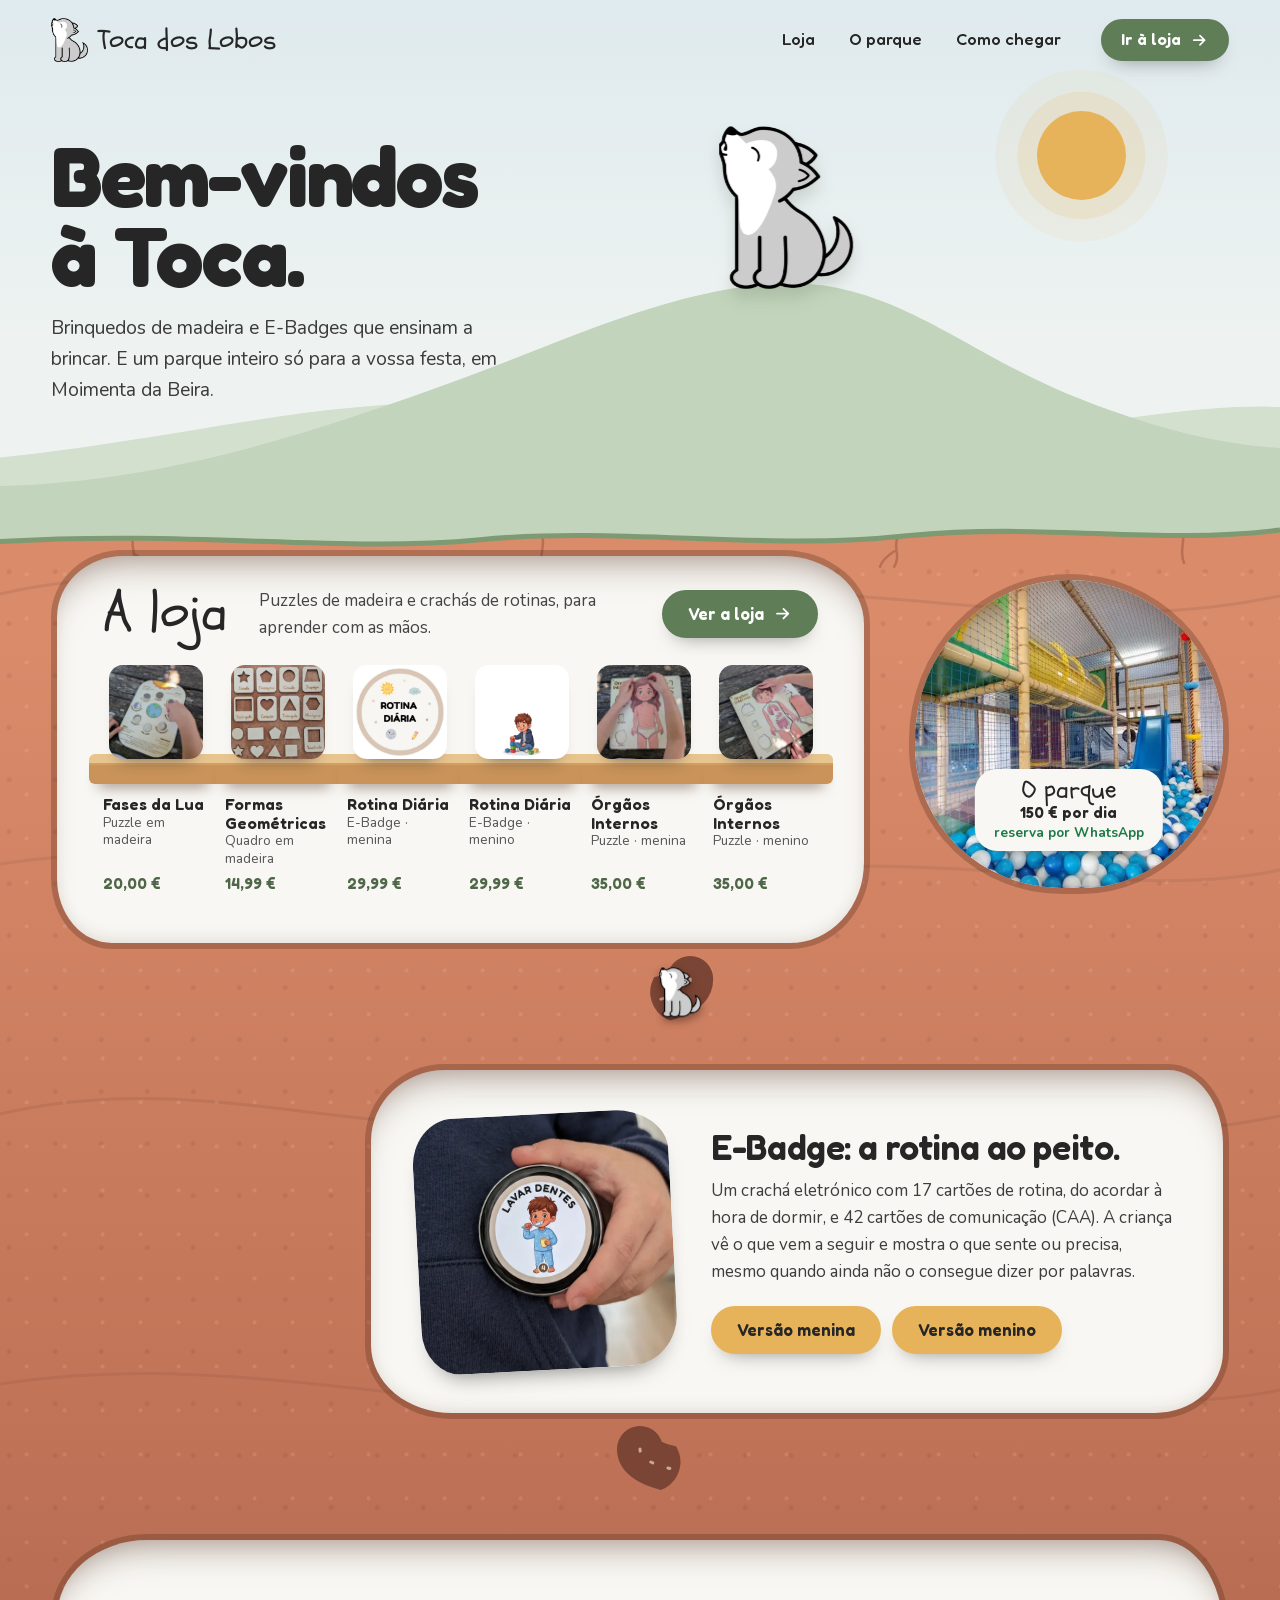
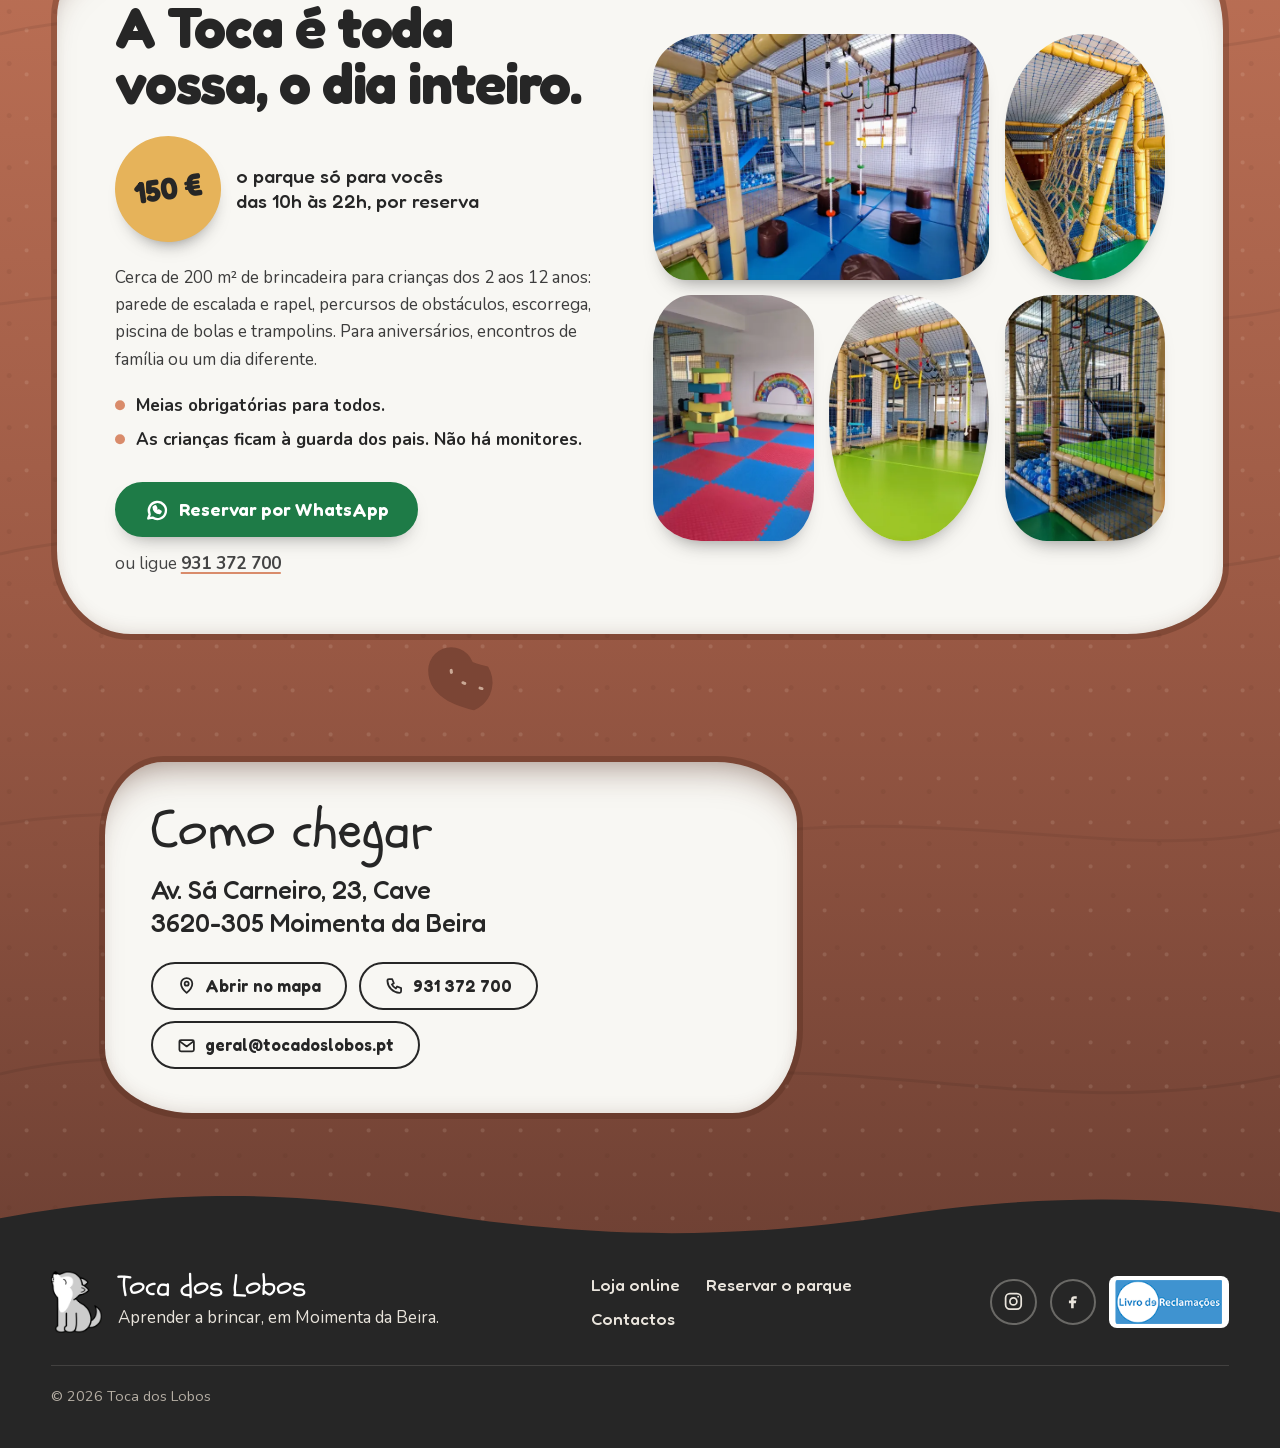
==== index.html @ 07e154d7 "tocadoslobos.pt: static site replacing Canva" ====
<!doctype html>
<html lang="pt-PT">
<head>
<meta charset="utf-8">
<meta name="viewport" content="width=device-width, initial-scale=1">
<title>Toca dos Lobos · Loja e parque em Moimenta da Beira</title>
<meta name="description" content="Brinquedos de madeira e E-Badges de rotinas na nossa loja online, e um parque interior para crianças dos 2 aos 12 anos, só para a vossa festa: 150 € o dia inteiro, em Moimenta da Beira.">
<meta name="theme-color" content="#dfeaee">
<link rel="canonical" href="https://tocadoslobos.pt/">
<meta property="og:type" content="website">
<meta property="og:locale" content="pt_PT">
<meta property="og:title" content="Toca dos Lobos">
<meta property="og:description" content="Brinquedos que ensinam, e um parque inteiro só para a vossa festa.">
<meta property="og:url" content="https://tocadoslobos.pt/">
<meta property="og:image" content="https://tocadoslobos.pt/img/og.jpg">
<link rel="icon" href="img/lobo-mini.webp" type="image/webp">
<link rel="preload" href="fonts/fredoka-latin.woff2" as="font" type="font/woff2" crossorigin>
<link rel="preload" href="fonts/nunito-latin.woff2" as="font" type="font/woff2" crossorigin>
<link rel="preload" href="fonts/schoolbell-latin.woff2" as="font" type="font/woff2" crossorigin>
<link rel="stylesheet" href="styles.css">
<script type="application/ld+json">
{"@context":"https://schema.org","@type":"LocalBusiness","name":"Toca dos Lobos","url":"https://tocadoslobos.pt/","telephone":"+351931372700","email":"geral@tocadoslobos.pt","address":{"@type":"PostalAddress","streetAddress":"Av. Sá Carneiro, 23, Cave","postalCode":"3620-305","addressLocality":"Moimenta da Beira","addressCountry":"PT"},"sameAs":["https://www.instagram.com/toca.lobos/","https://www.facebook.com/tocalobosmoimenta"]}
</script>
</head>
<body>
<a class="skip" href="#loja">Saltar para o conteúdo</a>

<header class="nav">
  <a class="nav__brand" href="#topo" aria-label="Toca dos Lobos, início">
    <img src="img/lobo-mini.webp" alt="" width="128" height="155">
    <span>Toca dos Lobos</span>
  </a>
  <nav class="nav__links" aria-label="Principal">
    <a href="#loja">Loja</a>
    <a href="#parque">O parque</a>
    <a href="#chegar">Como chegar</a>
  </nav>
  <a class="btn btn--sm" href="https://loja.tocadoslobos.pt/">Ir à loja <svg viewBox="0 0 24 24" aria-hidden="true"><path d="M5 12h14M13 6l6 6-6 6"/></svg></a>
</header>

<main>
  <section class="surface" id="topo" aria-labelledby="titulo">
    <div class="sun" aria-hidden="true"></div>
    <div class="surface__copy">
      <h1 id="titulo">Bem-vindos à&nbsp;Toca.</h1>
      <p>Brinquedos de madeira e E-Badges que ensinam a brincar. E um parque inteiro só para a vossa festa, em Moimenta da Beira.</p>
    </div>
    <svg class="hill" viewBox="0 0 1440 400" preserveAspectRatio="none" aria-hidden="true">
      <path class="hill__back" d="M0,330 C220,300 360,240 560,250 C760,262 900,330 1100,300 C1260,276 1360,250 1440,256 L1440,400 L0,400 Z"/>
      <path class="hill__front" d="M0,372 C180,366 340,300 520,214 C640,156 760,80 880,74 C1000,68 1080,170 1200,236 C1300,290 1380,312 1440,316 L1440,400 L0,400 Z"/>
    </svg>
    <img class="pup" src="img/lobo-uivo.webp" alt="O lobinho da Toca a uivar no cimo do monte" width="480" height="581">
  </section>

  <div class="den">
    <svg class="tunnel" aria-hidden="true"><path class="tunnel__dug"/><path class="tunnel__trail"/></svg>
    <img class="digger" src="img/lobo-mini.webp" alt="" width="128" height="155" aria-hidden="true">

    <div class="den__row den__row--top">
      <section class="chamber chamber--shop" id="loja" aria-labelledby="loja-t">
        <div class="chamber__head">
          <h2 id="loja-t" class="hand">A loja</h2>
          <p>Puzzles de madeira e crachás de rotinas, para aprender com as mãos.</p>
          <a class="btn" href="https://loja.tocadoslobos.pt/collections/all">Ver a loja <svg viewBox="0 0 24 24" aria-hidden="true"><path d="M5 12h14M13 6l6 6-6 6"/></svg></a>
        </div>
        <ul class="shelf" aria-label="Produtos da loja">
          <li><a href="https://loja.tocadoslobos.pt/products/puzzle-educativo-em-madeira-o-ciclo-da-lua">
            <span class="toy"><img src="img/loja/lua.webp" alt="Puzzle de madeira com as fases da Lua à volta da Terra" width="520" height="392" loading="eager"></span>
            <b>Fases da Lua</b><small>Puzzle em madeira</small><span class="price">20,00 €</span></a></li>
          <li><a href="https://loja.tocadoslobos.pt/products/quadro-educativo-de-formas-geometricas">
            <span class="toy"><img src="img/loja/formas.webp" alt="Quadro de madeira com formas geométricas para encaixar" width="520" height="520"></span>
            <b>Formas Geométricas</b><small>Quadro em madeira</small><span class="price">14,99 €</span></a></li>
          <li><a href="https://loja.tocadoslobos.pt/products/e-badge-rotina-diaria-menina">
            <span class="toy"><img src="img/loja/ebadge-menina.webp" alt="Cartão Rotina Diária do E-Badge, versão menina" width="520" height="520"></span>
            <b>Rotina Diária</b><small>E-Badge · menina</small><span class="price">29,99 €</span></a></li>
          <li><a href="https://loja.tocadoslobos.pt/products/e-badge-rotina-diaria-menino">
            <span class="toy"><img src="img/loja/ebadge-menino.webp" alt="Ilustração de um menino a brincar com blocos, E-Badge versão menino" width="520" height="520"></span>
            <b>Rotina Diária</b><small>E-Badge · menino</small><span class="price">29,99 €</span></a></li>
          <li><a href="https://loja.tocadoslobos.pt/products/puzzle-orgaos-do-corpo-humano-menina">
            <span class="toy"><img src="img/loja/orgaos-menina.webp" alt="Puzzle de madeira dos órgãos internos, versão menina" width="520" height="392"></span>
            <b>Órgãos Internos</b><small>Puzzle · menina</small><span class="price">35,00 €</span></a></li>
          <li><a href="https://loja.tocadoslobos.pt/products/puzzle-orgaos-internos-menino">
            <span class="toy"><img src="img/loja/orgaos-menino.webp" alt="Puzzle de madeira dos órgãos internos, versão menino" width="520" height="392"></span>
            <b>Órgãos Internos</b><small>Puzzle · menino</small><span class="price">35,00 €</span></a></li>
        </ul>
      </section>

      <a class="chamber chamber--window" href="#parque" aria-label="O parque: 150 euros por dia, reserva por WhatsApp. Ver o parque">
        <img src="img/parque/g8-sm.webp" alt="" width="760" height="570">
        <span class="window__tag"><b>O parque</b><span>150 € por dia</span><small>reserva por WhatsApp</small></span>
      </a>
    </div>

    <section class="chamber chamber--badge" aria-labelledby="badge-t">
      <img src="img/loja/ebadge-peito.webp" alt="E-Badge redondo com o cartão Lavar dentes, seguro junto à camisola de uma criança" width="640" height="640" loading="lazy">
      <div>
        <h2 id="badge-t">E-Badge: a rotina ao peito.</h2>
        <p>Um crachá eletrónico com 17 cartões de rotina, do acordar à hora de dormir, e 42 cartões de comunicação (CAA). A criança vê o que vem a seguir e mostra o que sente ou precisa, mesmo quando ainda não o consegue dizer por palavras.</p>
        <p class="links"><a class="btn btn--honey" href="https://loja.tocadoslobos.pt/products/e-badge-rotina-diaria-menina">Versão menina</a><a class="btn btn--honey" href="https://loja.tocadoslobos.pt/products/e-badge-rotina-diaria-menino">Versão menino</a></p>
      </div>
    </section>

    <section class="chamber chamber--park" id="parque" aria-labelledby="parque-t">
      <div class="park__copy">
        <h2 id="parque-t">A Toca é toda vossa, o dia inteiro.</h2>
        <p class="offer"><span class="offer__price">150 €</span><span>o parque só para vocês<br>das 10h às 22h, por reserva</span></p>
        <p>Cerca de 200 m² de brincadeira para crianças dos 2 aos 12 anos: parede de escalada e rapel, percursos de obstáculos, escorrega, piscina de bolas e trampolins. Para aniversários, encontros de família ou um dia diferente.</p>
        <ul class="rules">
          <li>Meias obrigatórias para todos.</li>
          <li>As crianças ficam à guarda dos pais. Não há monitores.</li>
        </ul>
        <p class="book">
          <a class="btn btn--wa" href="https://wa.me/351931372700?text=Ol%C3%A1!%20Gostava%20de%20reservar%20o%20parque%20da%20Toca%20dos%20Lobos%20para%20o%20dia%20" rel="noopener">
            <svg viewBox="0 0 24 24" aria-hidden="true"><path d="M4 20l1.3-3.9A8 8 0 1 1 8 19.2Z"/><path d="M9 9.5c0 3 2.5 5.5 5.5 5.5l1-1.5-2-1-1 .8a4 4 0 0 1-1.8-1.8l.8-1-1-2Z"/></svg>
            Reservar por WhatsApp</a>
          <span>ou ligue <a href="tel:+351931372700">931 372 700</a></span>
        </p>
      </div>
      <ul class="pebbles" aria-label="Fotografias do parque">
        <li><img src="img/parque/g3-sm.webp" alt="Estrutura de obstáculos com argolas, cordas e escorrega para a piscina de bolas" width="760" height="572" loading="lazy"></li>
        <li><img src="img/parque/hero-sm.webp" alt="Interior da estrutura de escalada, com redes e túneis" width="760" height="664" loading="lazy"></li>
        <li><img src="img/parque/g4-sm.webp" alt="Zona de blocos de espuma coloridos sobre tapete azul e vermelho" width="760" height="570" loading="lazy"></li>
        <li><img src="img/parque/g6-sm.webp" alt="Percurso suspenso com argolas e cordas sobre chão verde" width="760" height="570" loading="lazy"></li>
        <li><img src="img/parque/g2-sm.webp" alt="Piscina de bolas azuis e brancas dentro da estrutura" width="760" height="570" loading="lazy"></li>
      </ul>
    </section>

    <section class="chamber chamber--way" id="chegar" aria-labelledby="chegar-t">
      <h2 id="chegar-t" class="hand">Como chegar</h2>
      <address>
        <p class="addr">Av. Sá Carneiro, 23, Cave<br>3620-305 Moimenta da Beira</p>
        <ul class="ways">
          <li><a class="btn btn--ghost" href="https://www.google.com/maps/search/?api=1&amp;query=Toca%20dos%20Lobos%20Moimenta%20da%20Beira&amp;query_place_id=ChIJe45A1P-nPA0RnQpJCorBMoA" rel="noopener"><svg viewBox="0 0 24 24" aria-hidden="true"><path d="M12 21s7-6.2 7-11.5a7 7 0 0 0-14 0C5 14.8 12 21 12 21Z"/><circle cx="12" cy="9.5" r="2.5"/></svg>Abrir no mapa</a></li>
          <li><a class="btn btn--ghost" href="tel:+351931372700"><svg viewBox="0 0 24 24" aria-hidden="true"><path d="M5 4h4l2 5-2.5 1.5a11 11 0 0 0 5 5L15 13l5 2v4a2 2 0 0 1-2 2A16 16 0 0 1 3 6a2 2 0 0 1 2-2Z"/></svg>931 372 700</a></li>
          <li><a class="btn btn--ghost" href="mailto:geral@tocadoslobos.pt"><svg viewBox="0 0 24 24" aria-hidden="true"><rect x="3" y="5" width="18" height="14" rx="2"/><path d="m4 7 8 6 8-6"/></svg>geral@tocadoslobos.pt</a></li>
        </ul>
      </address>
    </section>
  </div>
</main>

<footer class="bedrock">
  <svg class="bedrock__edge" viewBox="0 0 1440 90" preserveAspectRatio="none" aria-hidden="true"><path d="M0,48 C180,8 320,8 480,40 C660,76 820,80 1010,44 C1180,12 1320,18 1440,40 L1440,90 L0,90 Z"/></svg>
  <div class="bedrock__inner">
    <div class="bedrock__brand">
      <img src="img/lobo-mini.webp" alt="" width="128" height="155" loading="lazy">
      <p><span class="hand">Toca dos Lobos</span><br>Aprender a brincar, em Moimenta da Beira.</p>
    </div>
    <nav class="bedrock__links" aria-label="Rodapé">
      <a href="https://loja.tocadoslobos.pt/">Loja online</a>
      <a href="#parque">Reservar o parque</a>
      <a href="#chegar">Contactos</a>
    </nav>
    <div class="bedrock__social">
      <a class="icon" href="https://www.instagram.com/toca.lobos/" aria-label="Instagram @toca.lobos" rel="noopener"><svg viewBox="0 0 24 24" aria-hidden="true"><rect x="3" y="3" width="18" height="18" rx="5"/><circle cx="12" cy="12" r="4"/><circle cx="17.5" cy="6.5" r="1" class="fill"/></svg></a>
      <a class="icon" href="https://www.facebook.com/tocalobosmoimenta" aria-label="Facebook Toca dos Lobos" rel="noopener"><svg viewBox="0 0 24 24" aria-hidden="true"><path class="fill" d="M14 9h3V6h-3c-2 0-3.5 1.5-3.5 3.5V11H8v3h2.5v6h3v-6H16l.5-3h-3V9.5c0-.3.2-.5.5-.5Z"/></svg></a>
      <a class="lr" href="https://www.livroreclamacoes.pt/Inicio/" rel="noopener"><img src="img/livro-reclamacoes.png" alt="Livro de Reclamações" width="120" height="50" loading="lazy"></a>
    </div>
    <p class="bedrock__fine">© 2026 Toca dos Lobos</p>
  </div>
</footer>

<script src="script.js" defer></script>
</body>
</html>
---- styles.css ----
/* Toca dos Lobos — tocadoslobos.pt
   The logo's hill, cut open: sky and the howling pup above ground,
   the den's chambers in clay strata below, bedrock at the bottom.
   Tokens match the shop theme (shop/integrated/assets/base.css). */

@font-face { font-family: "Fredoka"; font-weight: 300 700; font-display: swap; src: url("fonts/fredoka-latin.woff2") format("woff2"); }
@font-face { font-family: "Nunito"; font-weight: 200 1000; font-display: swap; src: url("fonts/nunito-latin.woff2") format("woff2"); }
@font-face { font-family: "Nunito"; font-style: italic; font-weight: 400; font-display: swap; src: url("fonts/nunito-italic-latin.woff2") format("woff2"); }
@font-face { font-family: "Schoolbell"; font-weight: 400; font-display: swap; src: url("fonts/schoolbell-latin.woff2") format("woff2"); }

:root {
  color-scheme: light;
  --cream: #f8f7f3;
  --sage: #c2d4bc;
  --sage-tint: #e7eee3;
  --sage-deep: #5f7d56;
  --sage-deep-hover: #4d6745;
  --sage-text: #4f6748;
  --ink: #262626;
  --honey: #e6b35a;
  --clay: #d98b6a;
  --sky: #7fa8b5;
  --sky-tint: #dfeaee;
  --wa: #1e7b47;

  /* strata: clay darkening toward bedrock */
  --soil-1: #d98b6a;
  --soil-2: #c27458;
  --soil-3: #9c5a45;
  --soil-4: #6f4134;
  --soil-rim: rgba(74, 36, 22, .28);
  --wood: #c9935a;

  --font-head: "Fredoka", "Nunito", system-ui, sans-serif;
  --font-body: "Nunito", system-ui, sans-serif;
  --font-hand: "Schoolbell", "Fredoka", cursive;

  --wrap: 1280px;
  --gutter: clamp(1rem, 4vw, 3.5rem);
  --ease: cubic-bezier(.16, 1, .3, 1);
  --hollow: inset 0 26px 36px -24px rgba(74, 36, 22, .55), inset 0 -10px 22px -16px rgba(74, 36, 22, .3);
}

*, *::before, *::after { box-sizing: border-box; }
html { -webkit-text-size-adjust: 100%; scroll-behavior: smooth; scrollbar-color: var(--soil-3) var(--sky-tint); }
@media (prefers-reduced-motion: reduce) { html { scroll-behavior: auto; } }
body {
  margin: 0;
  font-family: var(--font-body);
  font-size: 1.0625rem;
  line-height: 1.6;
  color: var(--ink);
  background: var(--soil-4);
  -webkit-font-smoothing: antialiased;
  overflow-x: hidden;
}
img, svg { display: block; max-width: 100%; }
img { height: auto; }
a { color: inherit; }
h1, h2, h3 { font-family: var(--font-head); font-weight: 600; line-height: 1.05; letter-spacing: -.012em; margin: 0; text-wrap: balance; }
p { margin: 0; text-wrap: pretty; }
ul { margin: 0; padding: 0; list-style: none; }
address { font-style: normal; }
::selection { background: var(--honey); color: var(--ink); }
:focus-visible { outline: 3px solid var(--ink); outline-offset: 3px; border-radius: 8px; }
.hand { font-family: var(--font-hand); font-weight: 400; letter-spacing: 0; }

.skip { position: absolute; left: 1rem; top: -4rem; z-index: 50; background: var(--ink); color: var(--cream); padding: .7rem 1rem; border-radius: 12px; font-family: var(--font-head); text-decoration: none; }
.skip:focus { top: 1rem; }

/* ---------- Buttons ---------- */
.btn {
  --bg: var(--sage-deep); --fg: #fff; --bd: var(--bg);
  display: inline-flex; align-items: center; gap: .55rem;
  min-height: 3rem; padding: .75rem 1.5rem;
  font-family: var(--font-head); font-weight: 600; font-size: 1.05rem; line-height: 1.1;
  color: var(--fg); background: var(--bg); border: 2px solid var(--bd); border-radius: 999px;
  text-decoration: none; white-space: nowrap;
  box-shadow: 0 10px 20px -12px rgba(38, 38, 38, .55);
  transition: transform .3s var(--ease), box-shadow .3s var(--ease), background-color .2s;
}
.btn svg { width: 1.15em; height: 1.15em; fill: none; stroke: currentColor; stroke-width: 2.2; stroke-linecap: round; stroke-linejoin: round; flex: none; }
.btn:hover { transform: translateY(-2px); box-shadow: 0 16px 26px -14px rgba(38, 38, 38, .6); --bg: var(--sage-deep-hover); }
.btn:active { transform: translateY(0); }
.btn--sm { min-height: 2.6rem; padding: .55rem 1.15rem; font-size: 1rem; }
.btn--honey { --bg: var(--honey); --fg: var(--ink); }
.btn--honey:hover { --bg: #d9a043; }
.btn--wa { --bg: var(--wa); font-size: 1.15rem; min-height: 3.4rem; padding-inline: 1.7rem; }
.btn--wa:hover { --bg: #17653a; }
.btn--wa svg { width: 1.4em; height: 1.4em; }
.btn--ghost { --bg: transparent; --fg: var(--ink); --bd: var(--ink); box-shadow: none; }
.btn--ghost:hover { --bg: var(--ink); --fg: var(--cream); }

/* ---------- Nav (above ground) ---------- */
.nav {
  position: absolute; z-index: 20; inset: 0 0 auto 0;
  display: flex; align-items: center; gap: clamp(1rem, 3vw, 2.5rem);
  padding: 1.1rem var(--gutter);
}
.nav__brand { display: flex; align-items: center; gap: .6rem; margin-right: auto; text-decoration: none; }
.nav__brand img { width: 2.3rem; height: auto; }
.nav__brand span { font-family: var(--font-hand); font-size: 1.75rem; line-height: 1; }
.nav__links { display: flex; gap: clamp(1rem, 2.4vw, 2rem); font-family: var(--font-head); font-weight: 500; font-size: 1.05rem; }
.nav__links a { text-decoration: none; padding: .4rem .1rem; background: linear-gradient(var(--honey), var(--honey)) 0 92% / 0 3px no-repeat; transition: background-size .35s var(--ease); }
.nav__links a:hover { background-size: 100% 3px; }

/* ---------- Surface: sky, hill, pup ---------- */
.surface {
  --hill-h: clamp(13rem, 26vw, 17rem);
  position: relative;
  min-height: clamp(30rem, 56vh, 35rem);
  background: linear-gradient(180deg, var(--sky-tint) 0%, #eef3f1 70%);
  overflow: hidden;
}
.sun { position: absolute; right: 12%; top: 22%; width: clamp(4rem, 7vw, 6.5rem); aspect-ratio: 1; border-radius: 50%; background: var(--honey); box-shadow: 0 0 0 1.2rem rgba(230, 179, 90, .16), 0 0 0 2.6rem rgba(230, 179, 90, .08); }
.surface__copy { position: relative; z-index: 2; padding: clamp(7rem, 15vh, 9.5rem) var(--gutter) 0; max-width: 40rem; }
.surface h1 { font-weight: 700; font-size: clamp(2.9rem, 6.6vw, 5.6rem); line-height: .95; letter-spacing: -.025em; }
.surface__copy p { margin-top: 1.1rem; font-size: clamp(1.05rem, 1.5vw, 1.25rem); max-width: 30rem; color: #3b3b3b; }
.hill { position: absolute; left: 0; right: 0; bottom: -1px; width: 100%; height: var(--hill-h); }
.hill__back { fill: #d3e0ce; }
.hill__front { fill: var(--sage); }
/* the front hill's crest sits at x 61%, y 18.5% of the svg */
.pup {
  position: absolute; z-index: 1;
  left: 61%; bottom: calc(var(--hill-h) * .79);
  width: clamp(6.5rem, 10.5vw, 9.5rem); height: auto;
  transform: translateX(-46%);
  transform-origin: 50% 100%;
  filter: drop-shadow(0 10px 8px rgba(70, 90, 60, .18));
}

/* ---------- Den: clay strata ---------- */
.den {
  position: relative;
  padding: 0 var(--gutter) clamp(6rem, 10vw, 9rem);
  background:
    url("data:image/svg+xml,%3Csvg xmlns='http://www.w3.org/2000/svg' width='1440' height='520' preserveAspectRatio='none'%3E%3Cpath d='M0,90 C240,40 420,130 720,96 C980,66 1180,140 1440,92' fill='none' stroke='%23000' stroke-opacity='.07' stroke-width='3'/%3E%3Cpath d='M0,360 C300,320 520,410 820,372 C1080,340 1260,400 1440,366' fill='none' stroke='%23000' stroke-opacity='.06' stroke-width='3'/%3E%3C/svg%3E") top center / 100% 520px repeat-y,
    radial-gradient(circle at 20% 30%, rgba(74, 36, 22, .09) 0 2px, transparent 3px) 0 0 / 46px 52px,
    radial-gradient(circle at 70% 60%, rgba(255, 238, 220, .12) 0 1.5px, transparent 2.5px) 0 0 / 38px 44px,
    linear-gradient(180deg, var(--soil-1) 0, var(--soil-1) 8rem, var(--soil-2) 38%, var(--soil-3) 72%, var(--soil-4) 100%);
}
/* the cut: the hill's sage ends in a hard wavy edge, a darker topsoil lip, and roots hanging into the clay */
.den::before {
  content: ""; position: absolute; z-index: 1; left: 0; right: 0; top: -1px; height: clamp(3.5rem, 6vw, 5rem); pointer-events: none;
  background: url("data:image/svg+xml,%3Csvg xmlns='http://www.w3.org/2000/svg' viewBox='0 0 1440 80' preserveAspectRatio='none'%3E%3Cg fill='none' stroke='%239c5a45' stroke-opacity='.55' stroke-width='2.5' stroke-linecap='round' vector-effect='non-scaling-stroke'%3E%3Cpath d='M150,36 C146,48 156,56 150,70 M150,52 C160,58 166,60 170,68' vector-effect='non-scaling-stroke'/%3E%3Cpath d='M610,34 C614,46 604,56 612,76' vector-effect='non-scaling-stroke'/%3E%3Cpath d='M1010,36 C1004,46 1014,54 1006,66 M1006,50 C996,56 992,60 990,66' vector-effect='non-scaling-stroke'/%3E%3Cpath d='M1330,30 C1334,40 1326,48 1332,62' vector-effect='non-scaling-stroke'/%3E%3C/g%3E%3Cpath d='M0,0 H1440 V28 C1300,44 1180,20 1020,34 C860,50 700,24 540,38 C380,52 220,28 0,40 Z' fill='%23c2d4bc'/%3E%3Cpath d='M0,40 C220,28 380,52 540,38 C700,24 860,50 1020,34 C1180,20 1300,44 1440,28' fill='none' stroke='%237d9a72' stroke-width='5' vector-effect='non-scaling-stroke'/%3E%3C/svg%3E") top / 100% 100% no-repeat;
}
.den > * { position: relative; z-index: 2; max-width: var(--wrap); margin-inline: auto; }
.den > .tunnel, .den > .digger { position: absolute; max-width: none; margin: 0; }
.tunnel { z-index: 3; inset: 0; width: 100%; height: 100%; overflow: visible; pointer-events: none; }
.tunnel path { fill: none; stroke-linecap: round; stroke-linejoin: round; }
.tunnel__dug { stroke: #7b4535; stroke-width: 46; }
.tunnel__trail { stroke: rgba(255, 236, 214, .6); stroke-width: 3; stroke-dasharray: 2 16; }
.digger { z-index: 4; top: 0; left: 0; width: 2.6rem; height: auto; pointer-events: none; will-change: transform; filter: drop-shadow(0 4px 4px rgba(40, 18, 10, .45)); opacity: 0; transition: opacity .4s; }
.digger.is-on { opacity: 1; }

/* ---------- Chambers ---------- */
.chamber {
  background: var(--cream);
  border: 6px solid var(--soil-rim);
  background-clip: padding-box;
  border-radius: 4.5rem 5.5rem 5rem 3.8rem / 4.2rem 4.6rem 5.4rem 4.4rem;
  box-shadow: var(--hollow);
  padding: clamp(1.5rem, 3.4vw, 3rem) clamp(1.25rem, 3.6vw, 3.5rem);
}
.chamber h2.hand { font-size: clamp(2.4rem, 4.2vw, 3.4rem); line-height: 1; }

.den__row--top { display: grid; grid-template-columns: minmax(0, 1fr) clamp(15rem, 25vw, 21rem); gap: clamp(1.25rem, 3vw, 2.5rem); align-items: start; padding-top: clamp(2.5rem, 3.6vw, 3rem); }

/* Shop chamber with the wooden shelf */
.chamber--shop { padding-top: clamp(1.25rem, 2.4vw, 2rem); padding-bottom: clamp(1.75rem, 3vw, 2.5rem); }
.chamber__head { display: flex; flex-wrap: wrap; align-items: center; gap: .4rem clamp(1rem, 2.5vw, 2rem); margin-bottom: clamp(1rem, 2vw, 1.5rem); }
.chamber__head p { flex: 1 1 16rem; color: #444; max-width: 26rem; }
.chamber__head .btn { margin-left: auto; }
.shelf {
  --gap: clamp(.6rem, 1.3vw, 1.1rem);
  position: relative;
  display: grid; grid-template-columns: repeat(6, minmax(0, 1fr)); gap: 1.6rem var(--gap);
}
/* each toy carries its own plank segment; segments meet across the gap so the shelf reads as one board */
.toy { position: relative; display: block; padding: 0 .35rem 1.55rem; }
.toy::after {
  content: ""; position: absolute; z-index: 0; left: calc(var(--gap) / -2 - 1px); right: calc(var(--gap) / -2 - 1px); bottom: 0; height: 1.9rem;
  background: linear-gradient(180deg, #e8c48f 0 .55rem, #d29e63 .55rem .7rem, var(--wood) .7rem 100%);
  box-shadow: 0 12px 14px -10px rgba(74, 36, 22, .6);
}
.shelf li:first-child .toy::after { left: -.9rem; border-radius: 6px 0 0 6px; }
.shelf li:last-child .toy::after { right: -.9rem; border-radius: 0 6px 6px 0; }
.toy img { position: relative; z-index: 1; }
.shelf li { display: flex; }
.shelf a { display: flex; flex-direction: column; width: 100%; text-decoration: none; padding-bottom: .55rem; }
.shelf .price { margin-top: auto; padding-top: .2rem; }
.shelf img {
  width: 100%; aspect-ratio: 1; object-fit: cover; border-radius: 14px; background: #fff;
  box-shadow: 0 12px 16px -12px rgba(38, 38, 38, .6);
  transition: transform .45s var(--ease), box-shadow .45s var(--ease);
}
.shelf a:hover img, .shelf a:focus-visible img { transform: translateY(-8px) rotate(-1.5deg); box-shadow: 0 24px 22px -16px rgba(38, 38, 38, .55); }
.shelf b { margin-top: .7rem; font-family: var(--font-head); font-weight: 600; font-size: 1rem; line-height: 1.15; }
.shelf small { font-size: .85rem; color: #555; line-height: 1.3; }
.price { font-family: var(--font-head); font-weight: 600; color: var(--sage-text); font-size: .98rem; margin-top: .15rem; font-variant-numeric: tabular-nums; }

/* Round window onto the park */
.chamber--window {
  position: relative; display: block; padding: 0; overflow: hidden;
  aspect-ratio: 1; border-radius: 50% 50% 46% 48% / 52% 50% 48% 46%;
  text-decoration: none; margin-top: clamp(0rem, 2vw, 1.5rem);
}
.chamber--window img { width: 100%; height: 100%; object-fit: cover; transition: transform 1.2s var(--ease); }
.chamber--window:hover img { transform: scale(1.05); }
.chamber--window::after { content: ""; position: absolute; inset: 0; border-radius: inherit; box-shadow: var(--hollow); pointer-events: none; }
.window__tag {
  position: absolute; left: 50%; bottom: 12%; transform: translateX(-50%);
  display: flex; flex-direction: column; align-items: center; white-space: nowrap;
  background: var(--cream); padding: .55rem 1.2rem .6rem; border-radius: 1.4rem;
  font-family: var(--font-head); font-weight: 600; font-size: .98rem; line-height: 1.3;
  box-shadow: 0 10px 18px -10px rgba(38, 38, 38, .6);
}
.window__tag small { font-family: var(--font-body); font-weight: 700; font-size: .85rem; color: var(--wa); }
.window__tag b { font-family: var(--font-hand); font-weight: 400; font-size: 1.6rem; line-height: 1; }

/* E-Badge chamber, offset right */
.chamber--badge {
  margin-top: clamp(4rem, 9vw, 7.5rem); margin-right: 0; margin-left: auto; width: min(100%, 54rem);
  display: grid; grid-template-columns: clamp(10rem, 20vw, 16rem) minmax(0, 1fr); gap: clamp(1.25rem, 3vw, 2.5rem); align-items: center;
  border-radius: 5rem 3.8rem 4.6rem 5.4rem / 4.8rem 5rem 4.2rem 4.6rem;
}
.chamber--badge > img { width: 100%; aspect-ratio: 1; object-fit: cover; border-radius: 2.6rem 3.4rem 3rem 2.4rem / 3rem 2.6rem 3.2rem 2.8rem; box-shadow: 0 14px 22px -14px rgba(38, 38, 38, .6); transform: rotate(-3deg); }
.chamber--badge h2 { font-size: clamp(1.6rem, 2.8vw, 2.2rem); }
.chamber--badge p { margin-top: .7rem; color: #3d3d3d; max-width: 34rem; }
.links { display: flex; flex-wrap: wrap; gap: .7rem; margin-top: 1.3rem !important; }

/* Park chamber: the big room */
.chamber--park {
  margin-top: clamp(4rem, 9vw, 7.5rem);
  display: grid; grid-template-columns: minmax(0, 1fr) minmax(0, 1.05fr); gap: clamp(1.5rem, 4vw, 4rem); align-items: center;
  padding: clamp(2rem, 4.5vw, 4.25rem) clamp(1.25rem, 4.5vw, 4.25rem);
  border-radius: 6rem 4.4rem 6.4rem 5rem / 5.2rem 6rem 4.6rem 5.6rem;
}
.chamber--park h2 { font-weight: 700; font-size: clamp(2.2rem, 4.4vw, 3.6rem); line-height: 1; letter-spacing: -.02em; }
.offer { display: flex; align-items: center; gap: 1rem; margin: 1.6rem 0 1.4rem !important; }
.offer__price {
  flex: none; display: grid; place-items: center; width: 6.6rem; aspect-ratio: 1; border-radius: 50%;
  background: var(--honey); font-family: var(--font-head); font-weight: 700; font-size: 1.9rem; letter-spacing: -.02em;
  transform: rotate(-8deg); box-shadow: 0 12px 18px -12px rgba(38, 38, 38, .6);
}
.offer span:last-child { font-family: var(--font-head); font-weight: 500; font-size: 1.2rem; line-height: 1.3; }
.park__copy > p:not([class]) { max-width: 36rem; color: #3d3d3d; }
.rules { margin: 1.2rem 0 1.8rem; display: grid; gap: .45rem; }
.rules li { display: flex; gap: .65rem; align-items: baseline; font-weight: 700; }
.rules li::before { content: ""; flex: none; width: .65rem; height: .65rem; border-radius: 50%; background: var(--clay); transform: translateY(-.05rem); }
.book { display: flex; flex-wrap: wrap; align-items: center; gap: .8rem 1.2rem; }
.book span { color: #444; }
.book span a { font-weight: 700; text-underline-offset: .2em; text-decoration-color: var(--clay); text-decoration-thickness: 2px; white-space: nowrap; }

.pebbles { display: grid; grid-template-columns: repeat(6, 1fr); grid-auto-rows: clamp(5.5rem, 9vw, 8.5rem); gap: clamp(.6rem, 1.2vw, 1rem); }
.pebbles li { overflow: hidden; box-shadow: 0 14px 20px -14px rgba(38, 38, 38, .55); }
.pebbles img { width: 100%; height: 100%; object-fit: cover; transition: transform 1s var(--ease); }
.pebbles li:hover img { transform: scale(1.06); }
.pebbles li:nth-child(1) { grid-column: 1 / 5; grid-row: 1 / 3; border-radius: 3.4rem 2.4rem 3rem 2rem / 2.8rem 3.2rem 2.2rem 3rem; }
.pebbles li:nth-child(2) { grid-column: 5 / 7; grid-row: 1 / 3; border-radius: 50% 50% 46% 48% / 40% 42% 44% 40%; }
.pebbles li:nth-child(3) { grid-column: 1 / 3; grid-row: 3 / 5; border-radius: 2.4rem 3.4rem 2.2rem 3rem / 3rem 2.4rem 3.2rem 2.6rem; }
.pebbles li:nth-child(4) { grid-column: 3 / 5; grid-row: 3 / 5; border-radius: 48% 52% 50% 46% / 46% 48% 52% 50%; }
.pebbles li:nth-child(5) { grid-column: 5 / 7; grid-row: 3 / 5; border-radius: 3rem 2.2rem 3.4rem 2.6rem / 2.4rem 3rem 2.6rem 3.4rem; }

/* Way there chamber, offset left */
.chamber--way {
  margin-top: clamp(4rem, 9vw, 7.5rem); margin-left: clamp(0rem, 4vw, 3rem); margin-right: auto; width: min(100%, 44rem);
  border-radius: 4rem 5.4rem 4.4rem 5.8rem / 5rem 4.2rem 5.6rem 4.4rem;
}
.addr { font-family: var(--font-head); font-weight: 500; font-size: clamp(1.3rem, 2.2vw, 1.6rem); line-height: 1.3; margin: .9rem 0 1.4rem; }
.ways { display: flex; flex-wrap: wrap; gap: .7rem; }

/* ---------- Bedrock footer ---------- */
.bedrock { position: relative; z-index: 5; background: var(--ink); color: #e9e4dc; padding: 0 var(--gutter) 2.5rem; }
.bedrock__edge { position: absolute; left: 0; right: 0; bottom: calc(100% - 1px); width: 100%; height: clamp(2.5rem, 5vw, 4.5rem); fill: var(--ink); }
.bedrock__inner { max-width: var(--wrap); margin-inline: auto; display: grid; grid-template-columns: 1.4fr 1fr auto; gap: 2rem 3rem; align-items: center; padding-top: 1.5rem; }
.bedrock__brand { display: flex; align-items: center; gap: 1rem; }
.bedrock__brand img { width: 3.2rem; height: auto; }
.bedrock__brand .hand { font-size: 1.9rem; line-height: 1; color: #fff; }
.bedrock__links { display: flex; flex-wrap: wrap; gap: .4rem 1.6rem; font-family: var(--font-head); font-weight: 500; }
.bedrock__links a { text-decoration: none; }
.bedrock__links a:hover { color: var(--honey); }
.bedrock__social { display: flex; align-items: center; gap: .8rem; }
.icon { display: grid; place-items: center; width: 2.9rem; height: 2.9rem; border-radius: 50%; border: 2px solid rgba(233, 228, 220, .35); transition: background-color .2s, color .2s, border-color .2s; }
.icon svg { width: 1.3rem; height: 1.3rem; fill: none; stroke: currentColor; stroke-width: 2; }
.icon svg .fill { fill: currentColor; stroke: none; }
.icon:hover { background: var(--honey); color: var(--ink); border-color: var(--honey); }
.lr img { width: 7.5rem; height: auto; background: #fff; border-radius: 8px; padding: .25rem .4rem; }
.bedrock__fine { grid-column: 1 / -1; font-size: .9rem; color: #b5aea4; border-top: 1px solid rgba(233, 228, 220, .14); padding-top: 1.2rem; }
.bedrock :focus-visible { outline-color: var(--honey); }

/* ---------- Entrance: the pup howls once ---------- */
@media (prefers-reduced-motion: no-preference) {
  .pup { animation: howl 1.6s var(--ease) .25s both; }
  @keyframes howl {
    0% { transform: translateX(-46%) translateY(14%) scale(.96); opacity: 0; }
    55% { transform: translateX(-46%) translateY(0) rotate(-3deg); opacity: 1; }
    100% { transform: translateX(-46%) rotate(0); opacity: 1; }
  }
}

/* ---------- Responsive ---------- */
@media (max-width: 1080px) {
  .shelf { grid-template-columns: repeat(3, minmax(0, 1fr)); row-gap: 2rem; }
  .shelf li:nth-child(3n + 1) .toy::after { left: -.9rem; border-radius: 6px 0 0 6px; }
  .shelf li:nth-child(3n) .toy::after { right: -.9rem; border-radius: 0 6px 6px 0; }
  .chamber--park { grid-template-columns: minmax(0, 1fr); }
  .surface__copy p { max-width: min(30rem, 50vw); }
  .pup { left: 66%; }
}

@media (max-width: 760px) {
  .nav__links { display: none; }
  .nav__brand span { font-size: 1.45rem; }
  .surface { --hill-h: 9.5rem; min-height: 33rem; }
  .surface__copy { padding-top: 5.75rem; }
  .surface__copy p { max-width: 21rem; }
  .sun { top: auto; bottom: 10.5rem; right: 30%; width: 3rem; box-shadow: 0 0 0 .7rem rgba(230, 179, 90, .16); }
  .pup { left: 74%; width: 5rem; bottom: calc(var(--hill-h) * .7); }
  .hill__front { d: path("M0,372 C180,366 340,330 520,300 C700,260 860,150 1060,110 C1200,90 1320,140 1440,170 L1440,400 L0,400 Z"); }
  .den__row--top { grid-template-columns: minmax(0, 1fr); }
  .chamber__head p { flex-basis: 100%; }
  .surface__copy p { max-width: 21rem; }
  .chamber { border-width: 5px; border-radius: 2.6rem 3.2rem 3rem 2.4rem / 2.4rem 2.8rem 3.2rem 2.6rem; }
  .chamber--shop { padding-inline: 1.1rem; }
  .chamber__head .btn { margin-left: 0; }
  .shelf { --gap: .9rem; display: flex; overflow-x: auto; scroll-snap-type: x mandatory; gap: var(--gap); margin-inline: -1.1rem; padding: .6rem 1.1rem 1.2rem; scrollbar-width: none; }
  .shelf li .toy::after { left: calc(var(--gap) / -2 - 1px); right: calc(var(--gap) / -2 - 1px); border-radius: 0; }
  .shelf li:first-child .toy::after { left: -1.1rem; }
  .shelf li:last-child .toy::after { right: -1.1rem; }
  .shelf::-webkit-scrollbar { display: none; }
  .shelf li { flex: 0 0 42%; scroll-snap-align: start; }
  .chamber--window { width: min(100%, 21rem); margin: .5rem auto 0; border-radius: 50% 50% 46% 48% / 52% 50% 48% 46%; }
  .tunnel__dug { stroke-width: 34; }
  .window__tag { bottom: 1rem; }
  .chamber--badge { grid-template-columns: minmax(0, 1fr); }
  .chamber--badge > img { width: min(100%, 15rem); }
  .chamber--park { padding-inline: 1.25rem; }
  .pebbles { grid-auto-rows: 4.6rem; }
  .chamber--way { margin-left: 0; }
  .ways .btn { width: 100%; justify-content: flex-start; }
  .bedrock__inner { grid-template-columns: 1fr; }
}
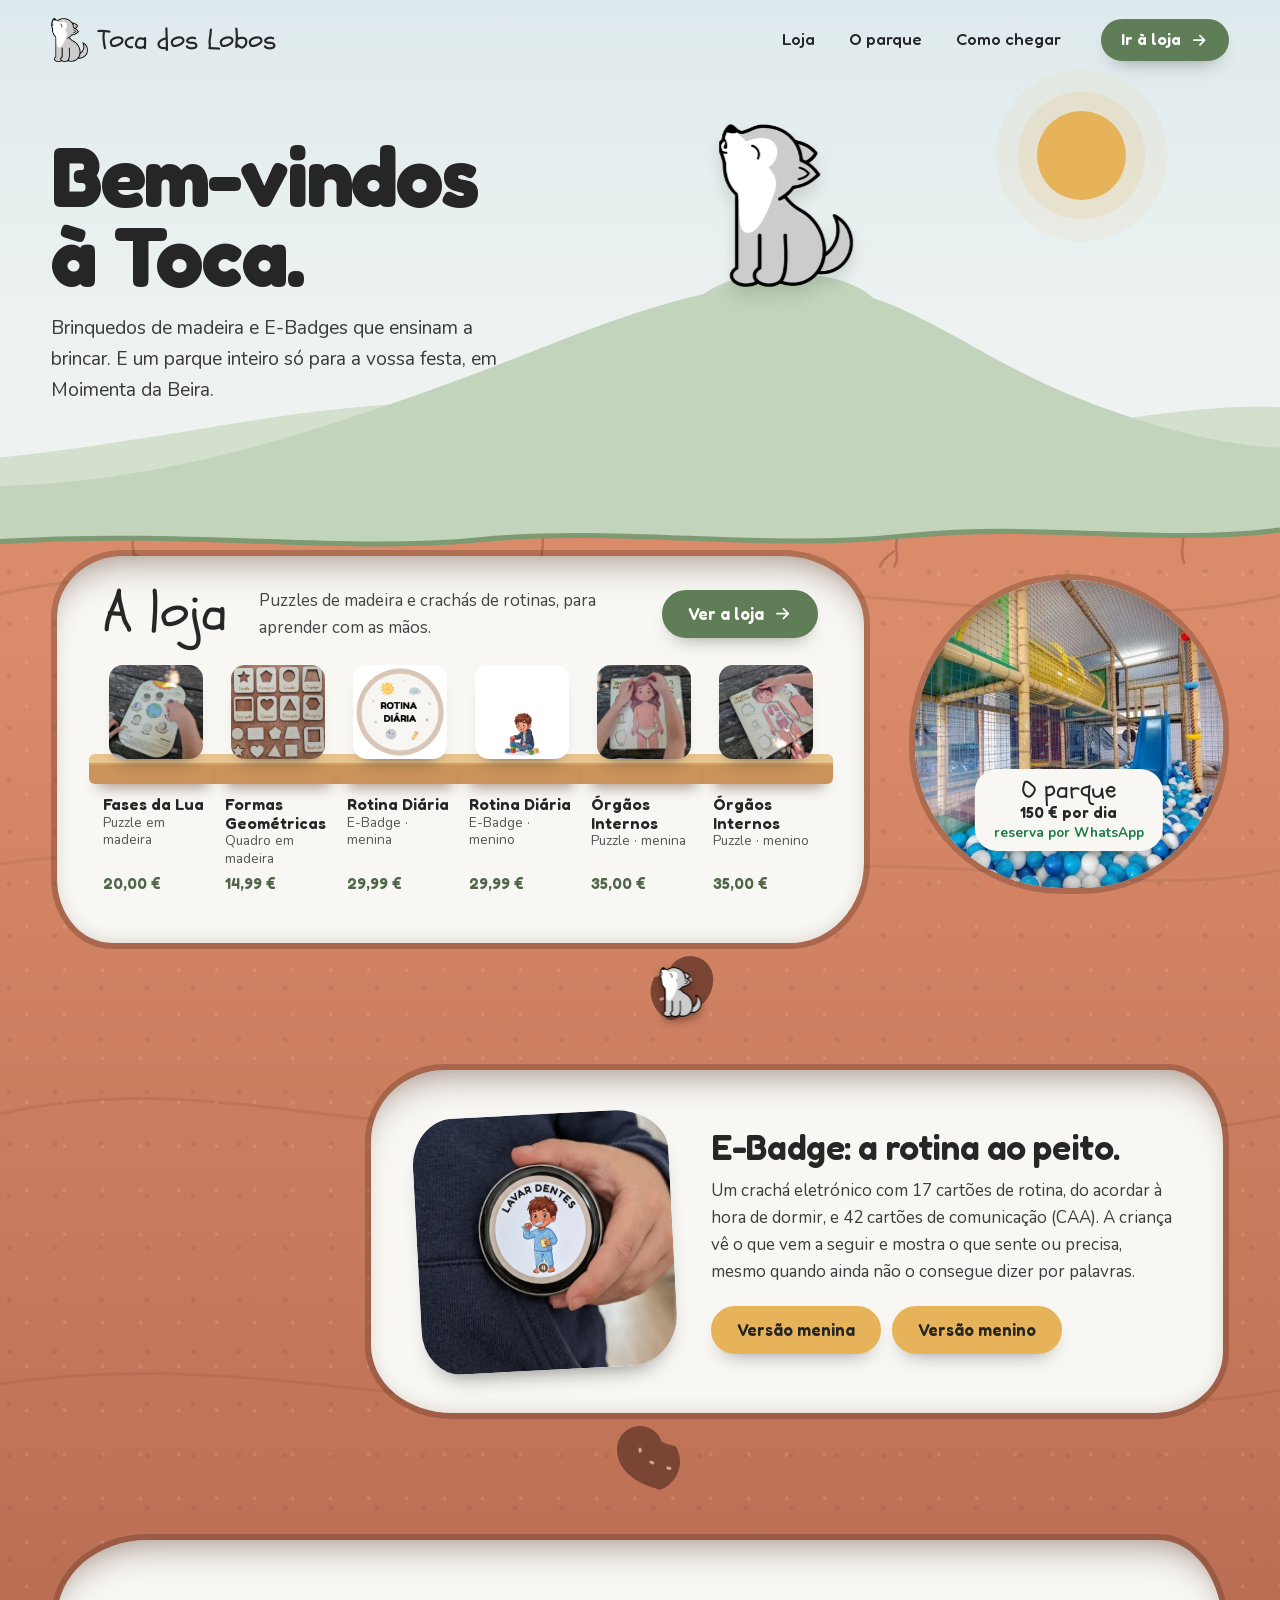
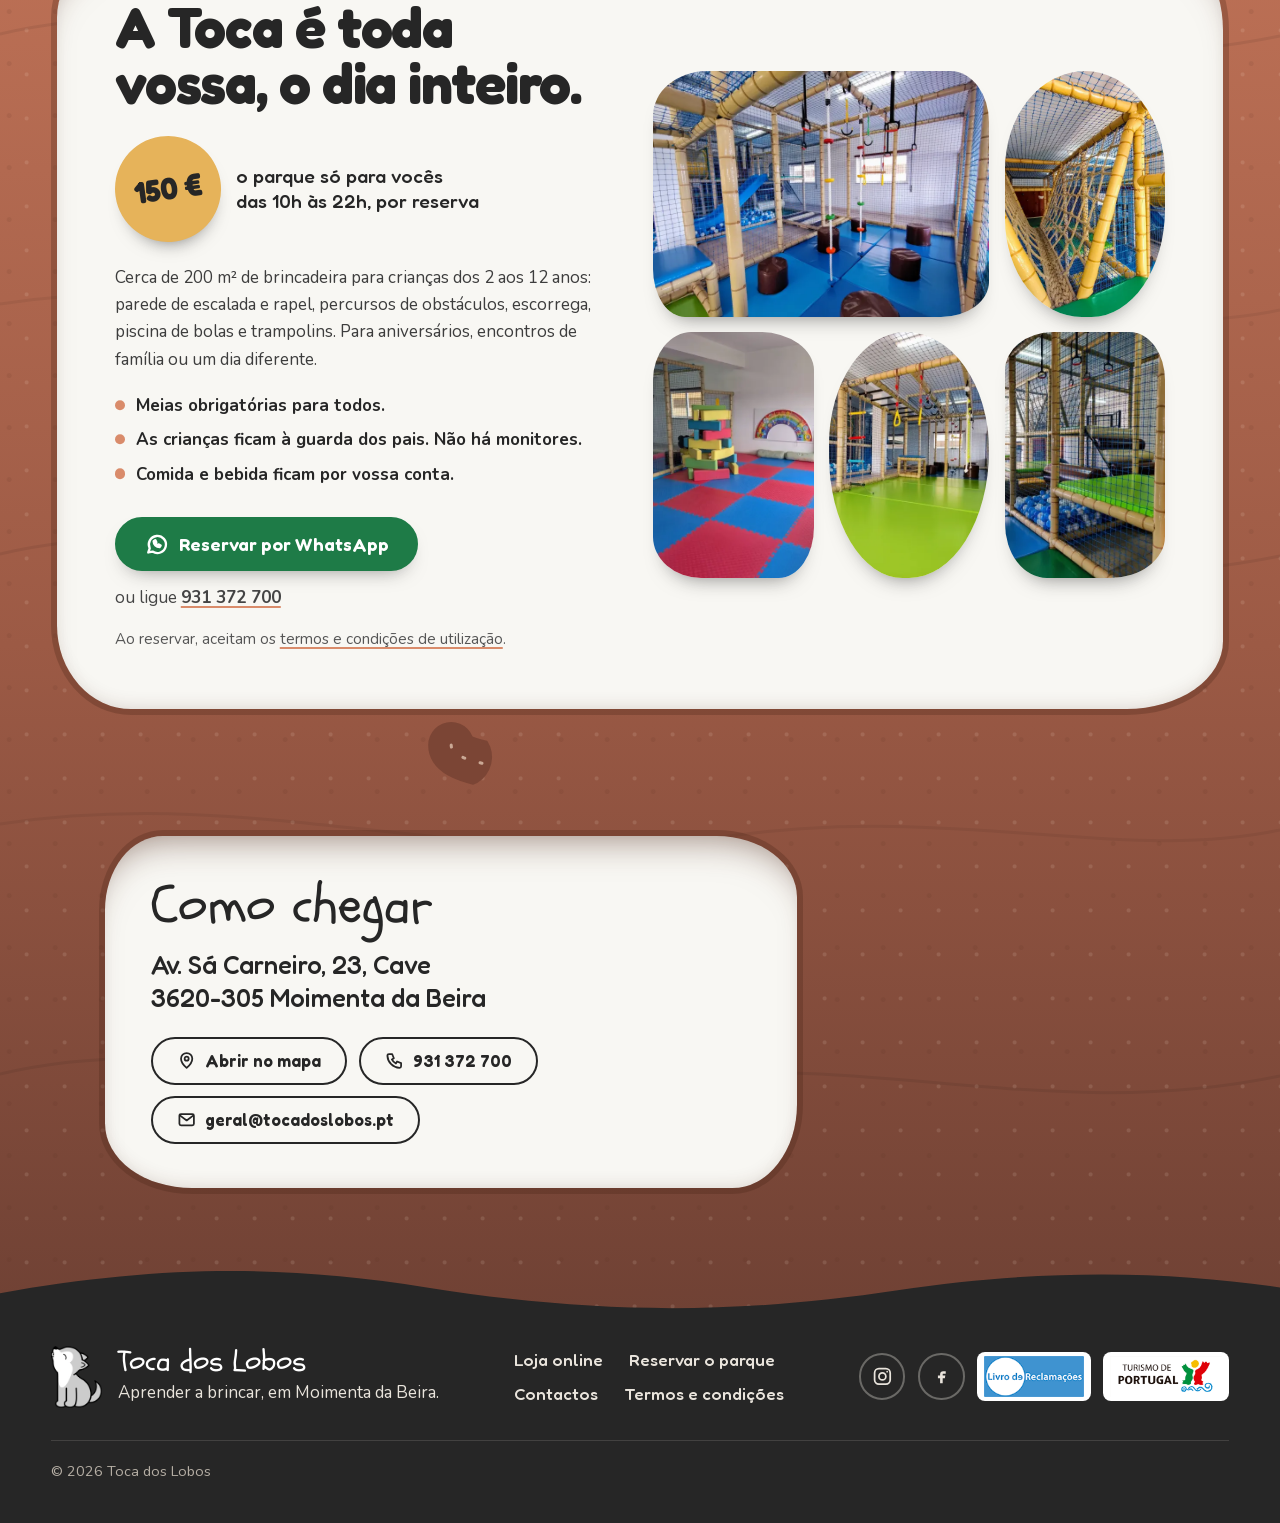
==== commit af0d347f: "Terms page, Turismo de Portugal badge, grounded pup, no tunnel on mobile - termos.html: the playgrou" ====
--- a/index.html
+++ b/index.html
@@ -49,7 +49,7 @@
       <path class="hill__back" d="M0,330 C220,300 360,240 560,250 C760,262 900,330 1100,300 C1260,276 1360,250 1440,256 L1440,400 L0,400 Z"/>
       <path class="hill__front" d="M0,372 C180,366 340,300 520,214 C640,156 760,80 880,74 C1000,68 1080,170 1200,236 C1300,290 1380,312 1440,316 L1440,400 L0,400 Z"/>
     </svg>
-    <img class="pup" src="img/lobo-uivo.webp" alt="O lobinho da Toca a uivar no cimo do monte" width="480" height="581">
+    <div class="pup"><img src="img/lobo-uivo.webp" alt="O lobinho da Toca a uivar no cimo do monte" width="480" height="581"></div>
   </section>
 
   <div class="den">
@@ -108,6 +108,7 @@
         <ul class="rules">
           <li>Meias obrigatórias para todos.</li>
           <li>As crianças ficam à guarda dos pais. Não há monitores.</li>
+          <li>Comida e bebida ficam por vossa conta.</li>
         </ul>
         <p class="book">
           <a class="btn btn--wa" href="https://wa.me/351931372700?text=Ol%C3%A1!%20Gostava%20de%20reservar%20o%20parque%20da%20Toca%20dos%20Lobos%20para%20o%20dia%20" rel="noopener">
@@ -115,6 +116,7 @@
             Reservar por WhatsApp</a>
           <span>ou ligue <a href="tel:+351931372700">931 372 700</a></span>
         </p>
+        <p class="terms-note">Ao reservar, aceitam os <a href="termos.html">termos e condições de utilização</a>.</p>
       </div>
       <ul class="pebbles" aria-label="Fotografias do parque">
         <li><img src="img/parque/g3-sm.webp" alt="Estrutura de obstáculos com argolas, cordas e escorrega para a piscina de bolas" width="760" height="572" loading="lazy"></li>
@@ -150,11 +152,13 @@
       <a href="https://loja.tocadoslobos.pt/">Loja online</a>
       <a href="#parque">Reservar o parque</a>
       <a href="#chegar">Contactos</a>
+      <a href="termos.html">Termos e condições</a>
     </nav>
     <div class="bedrock__social">
       <a class="icon" href="https://www.instagram.com/toca.lobos/" aria-label="Instagram @toca.lobos" rel="noopener"><svg viewBox="0 0 24 24" aria-hidden="true"><rect x="3" y="3" width="18" height="18" rx="5"/><circle cx="12" cy="12" r="4"/><circle cx="17.5" cy="6.5" r="1" class="fill"/></svg></a>
       <a class="icon" href="https://www.facebook.com/tocalobosmoimenta" aria-label="Facebook Toca dos Lobos" rel="noopener"><svg viewBox="0 0 24 24" aria-hidden="true"><path class="fill" d="M14 9h3V6h-3c-2 0-3.5 1.5-3.5 3.5V11H8v3h2.5v6h3v-6H16l.5-3h-3V9.5c0-.3.2-.5.5-.5Z"/></svg></a>
       <a class="lr" href="https://www.livroreclamacoes.pt/Inicio/" rel="noopener"><img src="img/livro-reclamacoes.png" alt="Livro de Reclamações" width="120" height="50" loading="lazy"></a>
+      <a class="lr" href="https://www.turismodeportugal.pt/" rel="noopener"><img src="img/turismo-portugal.png" alt="Turismo de Portugal" width="360" height="133" loading="lazy"></a>
     </div>
     <p class="bedrock__fine">© 2026 Toca dos Lobos</p>
   </div>
--- a/styles.css
+++ b/styles.css
@@ -50,7 +50,7 @@
   font-size: 1.0625rem;
   line-height: 1.6;
   color: var(--ink);
-  background: var(--soil-4);
+  background: var(--ink); /* what shows past the footer and under Android's nav bar */
   -webkit-font-smoothing: antialiased;
   overflow-x: hidden;
 }
@@ -121,12 +121,17 @@
 .hill__front { fill: var(--sage); }
 /* the front hill's crest sits at x 61%, y 18.5% of the svg */
 .pup {
-  position: absolute; z-index: 1;
-  left: 61%; bottom: calc(var(--hill-h) * .79);
-  width: clamp(6.5rem, 10.5vw, 9.5rem); height: auto;
+  position: absolute; z-index: 1; isolation: isolate;
+  left: 61%; bottom: calc(var(--hill-h) * .8);
+  width: clamp(6.5rem, 10.5vw, 9.5rem);
   transform: translateX(-46%);
-  transform-origin: 50% 100%;
-  filter: drop-shadow(0 10px 8px rgba(70, 90, 60, .18));
+}
+.pup img { width: 100%; transform-origin: 50% 100%; filter: drop-shadow(0 10px 8px rgba(70, 90, 60, .18)); }
+/* a knoll of the hill's own grass under the paws: keeps him grounded wherever the curve lands at this width */
+.pup::before {
+  content: ""; position: absolute; z-index: -1; left: 50%; top: 92%;
+  width: 140%; height: 50%; transform: translateX(-50%);
+  border-radius: 50%; background: var(--sage);
 }
 
 /* ---------- Den: clay strata ---------- */
@@ -251,6 +256,8 @@
 .book { display: flex; flex-wrap: wrap; align-items: center; gap: .8rem 1.2rem; }
 .book span { color: #444; }
 .book span a { font-weight: 700; text-underline-offset: .2em; text-decoration-color: var(--clay); text-decoration-thickness: 2px; white-space: nowrap; }
+.terms-note { margin-top: 1rem; font-size: .95rem; color: #555; }
+.terms-note a, .legal a { text-underline-offset: .2em; text-decoration-color: var(--clay); text-decoration-thickness: 2px; }
 
 .pebbles { display: grid; grid-template-columns: repeat(6, 1fr); grid-auto-rows: clamp(5.5rem, 9vw, 8.5rem); gap: clamp(.6rem, 1.2vw, 1rem); }
 .pebbles li { overflow: hidden; box-shadow: 0 14px 20px -14px rgba(38, 38, 38, .55); }
@@ -269,6 +276,21 @@
 }
 .addr { font-family: var(--font-head); font-weight: 500; font-size: clamp(1.3rem, 2.2vw, 1.6rem); line-height: 1.3; margin: .9rem 0 1.4rem; }
 .ways { display: flex; flex-wrap: wrap; gap: .7rem; }
+
+/* ---------- Terms page: one long chamber ---------- */
+.surface--page { min-height: 0; padding-bottom: calc(var(--hill-h) * .55); --hill-h: clamp(7rem, 14vw, 10rem); }
+.surface--page .surface__copy { max-width: 52rem; }
+.surface--page h1 { font-size: clamp(2.6rem, 5.4vw, 4.4rem); }
+.den--page { padding-top: clamp(2.5rem, 4vw, 3.5rem); }
+.legal { max-width: 52rem; }
+.legal h2 { font-size: clamp(1.35rem, 2.2vw, 1.65rem); margin: 2.2rem 0 .8rem; }
+.legal h2:first-of-type { margin-top: 1.6rem; }
+.legal > p { color: #3d3d3d; max-width: 68ch; }
+.legal ul { display: grid; gap: .75rem; max-width: 68ch; }
+.legal li { display: flex; gap: .7rem; align-items: baseline; color: #3d3d3d; }
+.legal li::before { content: ""; flex: none; width: .55rem; height: .55rem; border-radius: 50%; background: var(--clay); transform: translateY(-.1rem); }
+.legal li b { color: var(--ink); }
+.legal .back { margin-top: 2.4rem; }
 
 /* ---------- Bedrock footer ---------- */
 .bedrock { position: relative; z-index: 5; background: var(--ink); color: #e9e4dc; padding: 0 var(--gutter) 2.5rem; }
@@ -285,17 +307,17 @@
 .icon svg { width: 1.3rem; height: 1.3rem; fill: none; stroke: currentColor; stroke-width: 2; }
 .icon svg .fill { fill: currentColor; stroke: none; }
 .icon:hover { background: var(--honey); color: var(--ink); border-color: var(--honey); }
-.lr img { width: 7.5rem; height: auto; background: #fff; border-radius: 8px; padding: .25rem .4rem; }
+.lr img { width: auto; height: 3.1rem; background: #fff; border-radius: 8px; padding: .25rem .4rem; }
 .bedrock__fine { grid-column: 1 / -1; font-size: .9rem; color: #b5aea4; border-top: 1px solid rgba(233, 228, 220, .14); padding-top: 1.2rem; }
 .bedrock :focus-visible { outline-color: var(--honey); }
 
 /* ---------- Entrance: the pup howls once ---------- */
 @media (prefers-reduced-motion: no-preference) {
-  .pup { animation: howl 1.6s var(--ease) .25s both; }
+  .pup img { animation: howl 1.6s var(--ease) .25s both; }
   @keyframes howl {
-    0% { transform: translateX(-46%) translateY(14%) scale(.96); opacity: 0; }
-    55% { transform: translateX(-46%) translateY(0) rotate(-3deg); opacity: 1; }
-    100% { transform: translateX(-46%) rotate(0); opacity: 1; }
+    0% { transform: translateY(14%) scale(.96); opacity: 0; }
+    55% { transform: translateY(0) rotate(-3deg); opacity: 1; }
+    100% { transform: rotate(0); opacity: 1; }
   }
 }
 
@@ -307,6 +329,8 @@
   .chamber--park { grid-template-columns: minmax(0, 1fr); }
   .surface__copy p { max-width: min(30rem, 50vw); }
   .pup { left: 66%; }
+  /* the crest follows the pup to 66%, clear of the headline */
+  .hill__front { d: path("M0,372 C200,366 380,300 580,214 C700,156 830,80 950,74 C1060,68 1130,170 1230,236 C1310,290 1390,312 1440,316 L1440,400 L0,400 Z"); }
 }
 
 @media (max-width: 760px) {
@@ -316,7 +340,7 @@
   .surface__copy { padding-top: 5.75rem; }
   .surface__copy p { max-width: 21rem; }
   .sun { top: auto; bottom: 10.5rem; right: 30%; width: 3rem; box-shadow: 0 0 0 .7rem rgba(230, 179, 90, .16); }
-  .pup { left: 74%; width: 5rem; bottom: calc(var(--hill-h) * .7); }
+  .pup { left: 78%; width: 5rem; bottom: calc(var(--hill-h) * .72); }
   .hill__front { d: path("M0,372 C180,366 340,330 520,300 C700,260 860,150 1060,110 C1200,90 1320,140 1440,170 L1440,400 L0,400 Z"); }
   .den__row--top { grid-template-columns: minmax(0, 1fr); }
   .chamber__head p { flex-basis: 100%; }
@@ -331,7 +355,8 @@
   .shelf::-webkit-scrollbar { display: none; }
   .shelf li { flex: 0 0 42%; scroll-snap-align: start; }
   .chamber--window { width: min(100%, 21rem); margin: .5rem auto 0; border-radius: 50% 50% 46% 48% / 52% 50% 48% 46%; }
-  .tunnel__dug { stroke-width: 34; }
+  /* stacked rooms leave no room for a burrow: the tunnel and its digger are a wide-screen story */
+  .den > .tunnel, .den > .digger { display: none; }
   .window__tag { bottom: 1rem; }
   .chamber--badge { grid-template-columns: minmax(0, 1fr); }
   .chamber--badge > img { width: min(100%, 15rem); }
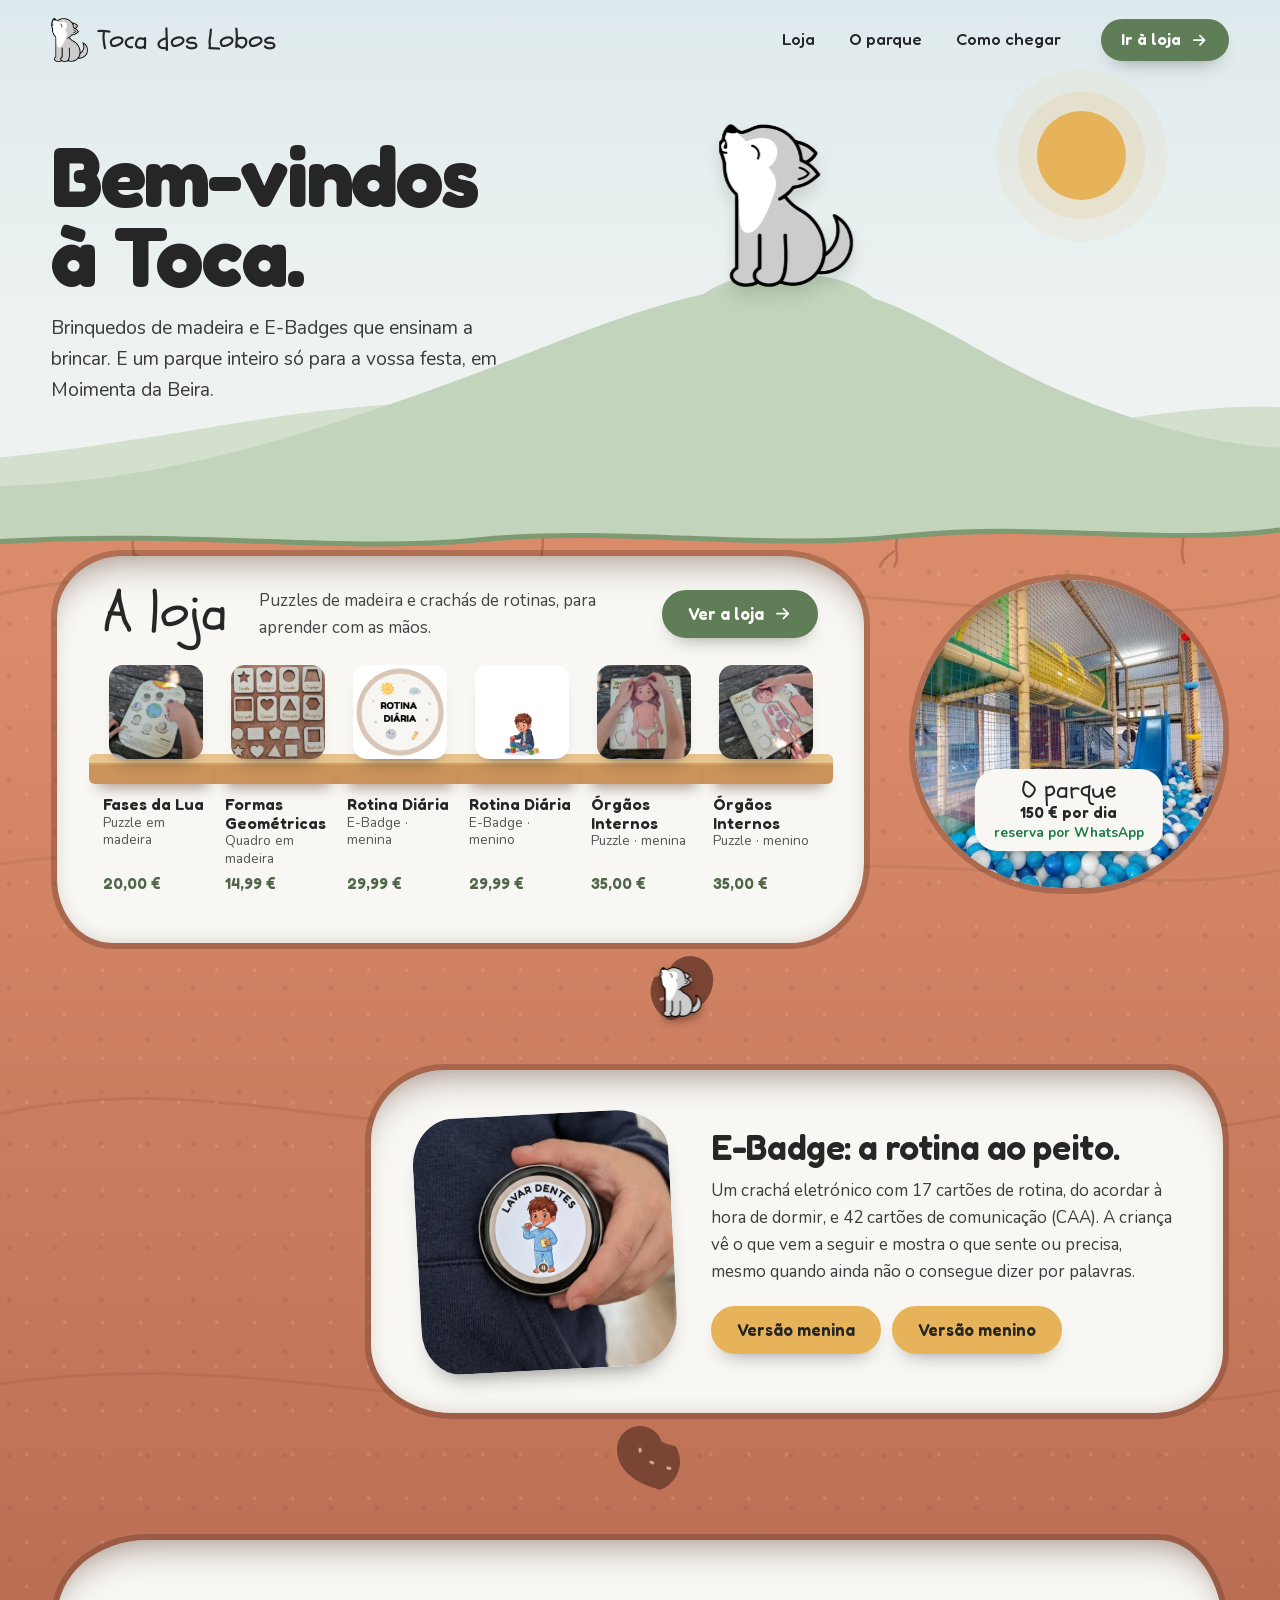
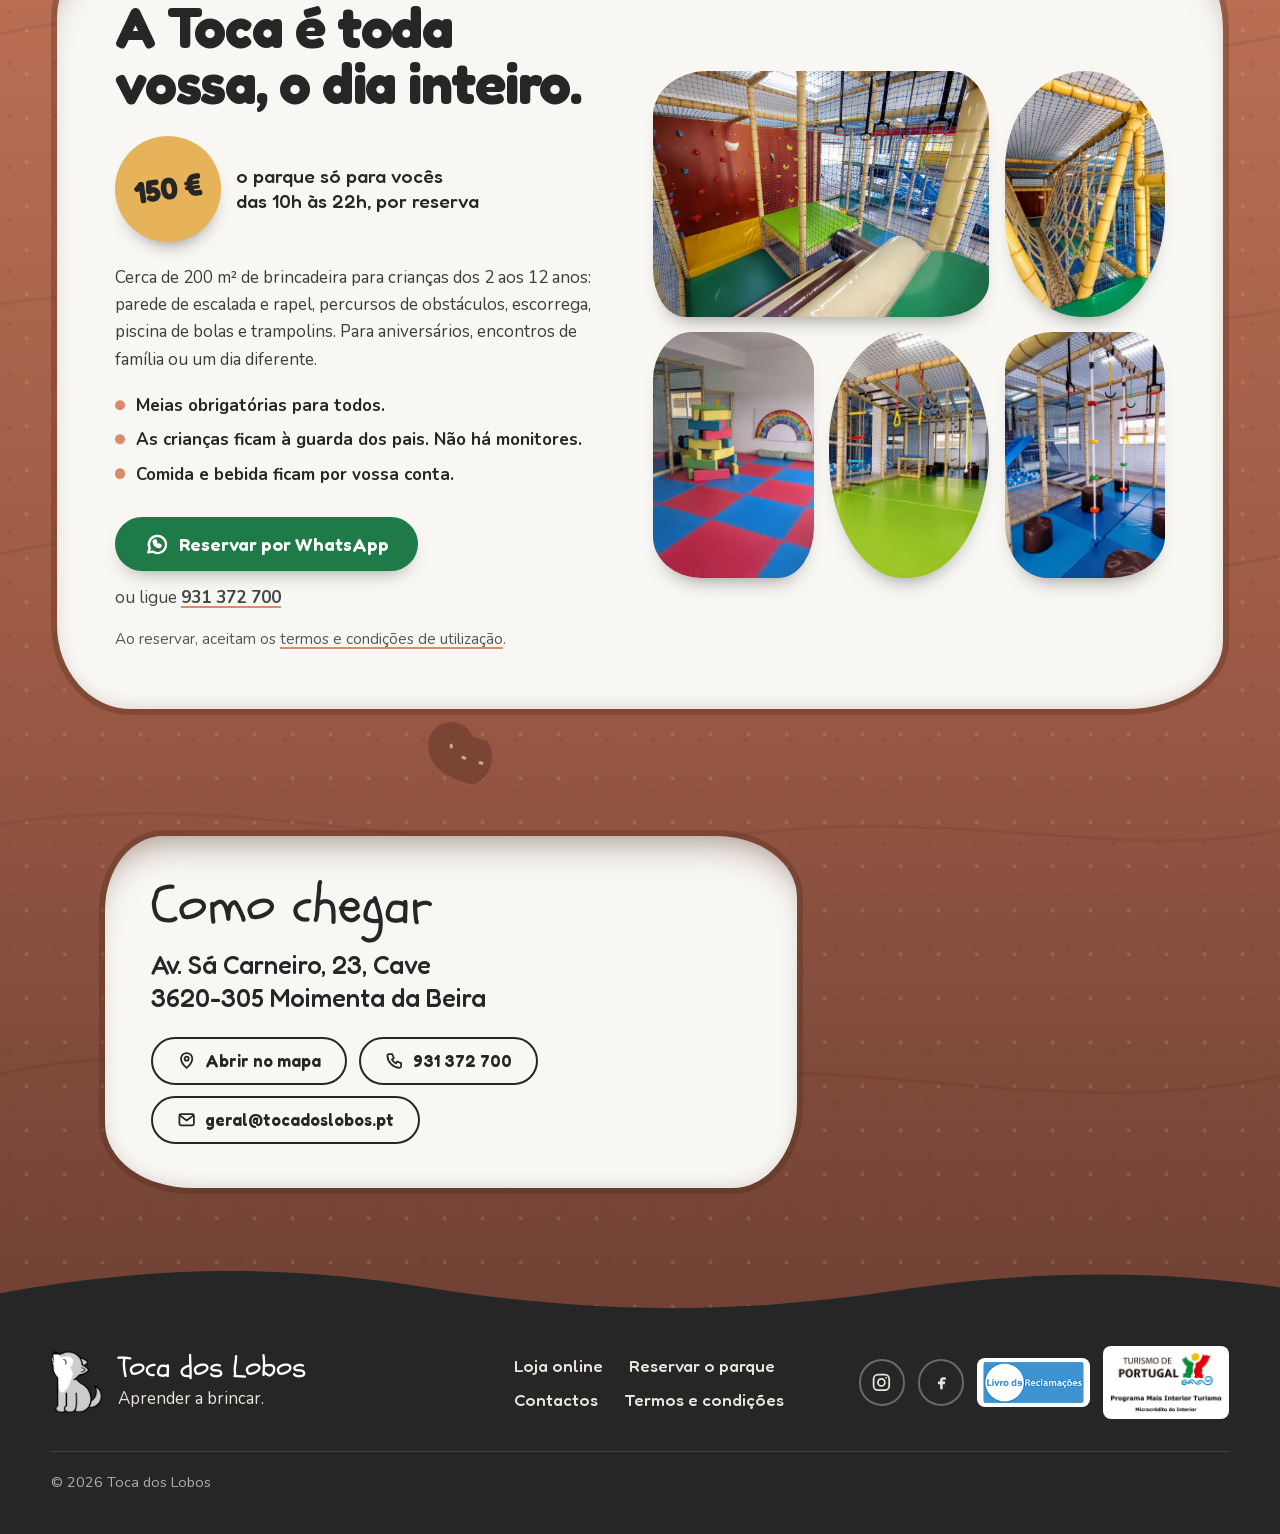
==== commit 6f77638a: "Climbing wall photo, verbatim terms, full Mais Interior Turismo notice - park gallery leads with the" ====
--- a/index.html
+++ b/index.html
@@ -119,11 +119,11 @@
         <p class="terms-note">Ao reservar, aceitam os <a href="termos.html">termos e condições de utilização</a>.</p>
       </div>
       <ul class="pebbles" aria-label="Fotografias do parque">
-        <li><img src="img/parque/g3-sm.webp" alt="Estrutura de obstáculos com argolas, cordas e escorrega para a piscina de bolas" width="760" height="572" loading="lazy"></li>
+        <li><img src="img/parque/escalada-sm.webp" alt="Parede de escalada vermelha com presas coloridas, ao lado de argolas e do percurso de obstáculos" width="1100" height="825" loading="lazy"></li>
         <li><img src="img/parque/hero-sm.webp" alt="Interior da estrutura de escalada, com redes e túneis" width="760" height="664" loading="lazy"></li>
         <li><img src="img/parque/g4-sm.webp" alt="Zona de blocos de espuma coloridos sobre tapete azul e vermelho" width="760" height="570" loading="lazy"></li>
         <li><img src="img/parque/g6-sm.webp" alt="Percurso suspenso com argolas e cordas sobre chão verde" width="760" height="570" loading="lazy"></li>
-        <li><img src="img/parque/g2-sm.webp" alt="Piscina de bolas azuis e brancas dentro da estrutura" width="760" height="570" loading="lazy"></li>
+        <li><img src="img/parque/g3-sm.webp" alt="Estrutura de obstáculos com argolas, cordas e escorrega para a piscina de bolas" width="760" height="572" loading="lazy"></li>
       </ul>
     </section>
 
@@ -146,7 +146,7 @@
   <div class="bedrock__inner">
     <div class="bedrock__brand">
       <img src="img/lobo-mini.webp" alt="" width="128" height="155" loading="lazy">
-      <p><span class="hand">Toca dos Lobos</span><br>Aprender a brincar, em Moimenta da Beira.</p>
+      <p><span class="hand">Toca dos Lobos</span><br>Aprender a brincar.</p>
     </div>
     <nav class="bedrock__links" aria-label="Rodapé">
       <a href="https://loja.tocadoslobos.pt/">Loja online</a>
@@ -158,7 +158,7 @@
       <a class="icon" href="https://www.instagram.com/toca.lobos/" aria-label="Instagram @toca.lobos" rel="noopener"><svg viewBox="0 0 24 24" aria-hidden="true"><rect x="3" y="3" width="18" height="18" rx="5"/><circle cx="12" cy="12" r="4"/><circle cx="17.5" cy="6.5" r="1" class="fill"/></svg></a>
       <a class="icon" href="https://www.facebook.com/tocalobosmoimenta" aria-label="Facebook Toca dos Lobos" rel="noopener"><svg viewBox="0 0 24 24" aria-hidden="true"><path class="fill" d="M14 9h3V6h-3c-2 0-3.5 1.5-3.5 3.5V11H8v3h2.5v6h3v-6H16l.5-3h-3V9.5c0-.3.2-.5.5-.5Z"/></svg></a>
       <a class="lr" href="https://www.livroreclamacoes.pt/Inicio/" rel="noopener"><img src="img/livro-reclamacoes.png" alt="Livro de Reclamações" width="120" height="50" loading="lazy"></a>
-      <a class="lr" href="https://www.turismodeportugal.pt/" rel="noopener"><img src="img/turismo-portugal.png" alt="Turismo de Portugal" width="360" height="133" loading="lazy"></a>
+      <a class="lr lr--tp" href="https://www.turismodeportugal.pt/" rel="noopener"><img src="img/turismo-portugal.webp" alt="Turismo de Portugal, Programa Mais Interior Turismo, Microcrédito do Interior" width="480" height="264" loading="lazy"></a>
     </div>
     <p class="bedrock__fine">© 2026 Toca dos Lobos</p>
   </div>
--- a/styles.css
+++ b/styles.css
@@ -280,7 +280,7 @@
 /* ---------- Terms page: one long chamber ---------- */
 .surface--page { min-height: 0; padding-bottom: calc(var(--hill-h) * .55); --hill-h: clamp(7rem, 14vw, 10rem); }
 .surface--page .surface__copy { max-width: 52rem; }
-.surface--page h1 { font-size: clamp(2.6rem, 5.4vw, 4.4rem); }
+.surface--page h1 { font-size: clamp(2.1rem, 4.6vw, 3.8rem); }
 .den--page { padding-top: clamp(2.5rem, 4vw, 3.5rem); }
 .legal { max-width: 52rem; }
 .legal h2 { font-size: clamp(1.35rem, 2.2vw, 1.65rem); margin: 2.2rem 0 .8rem; }
@@ -308,6 +308,7 @@
 .icon svg .fill { fill: currentColor; stroke: none; }
 .icon:hover { background: var(--honey); color: var(--ink); border-color: var(--honey); }
 .lr img { width: auto; height: 3.1rem; background: #fff; border-radius: 8px; padding: .25rem .4rem; }
+.lr--tp img { height: 4.6rem; padding: .3rem; } /* funding notice: its small print has to stay legible */
 .bedrock__fine { grid-column: 1 / -1; font-size: .9rem; color: #b5aea4; border-top: 1px solid rgba(233, 228, 220, .14); padding-top: 1.2rem; }
 .bedrock :focus-visible { outline-color: var(--honey); }
 
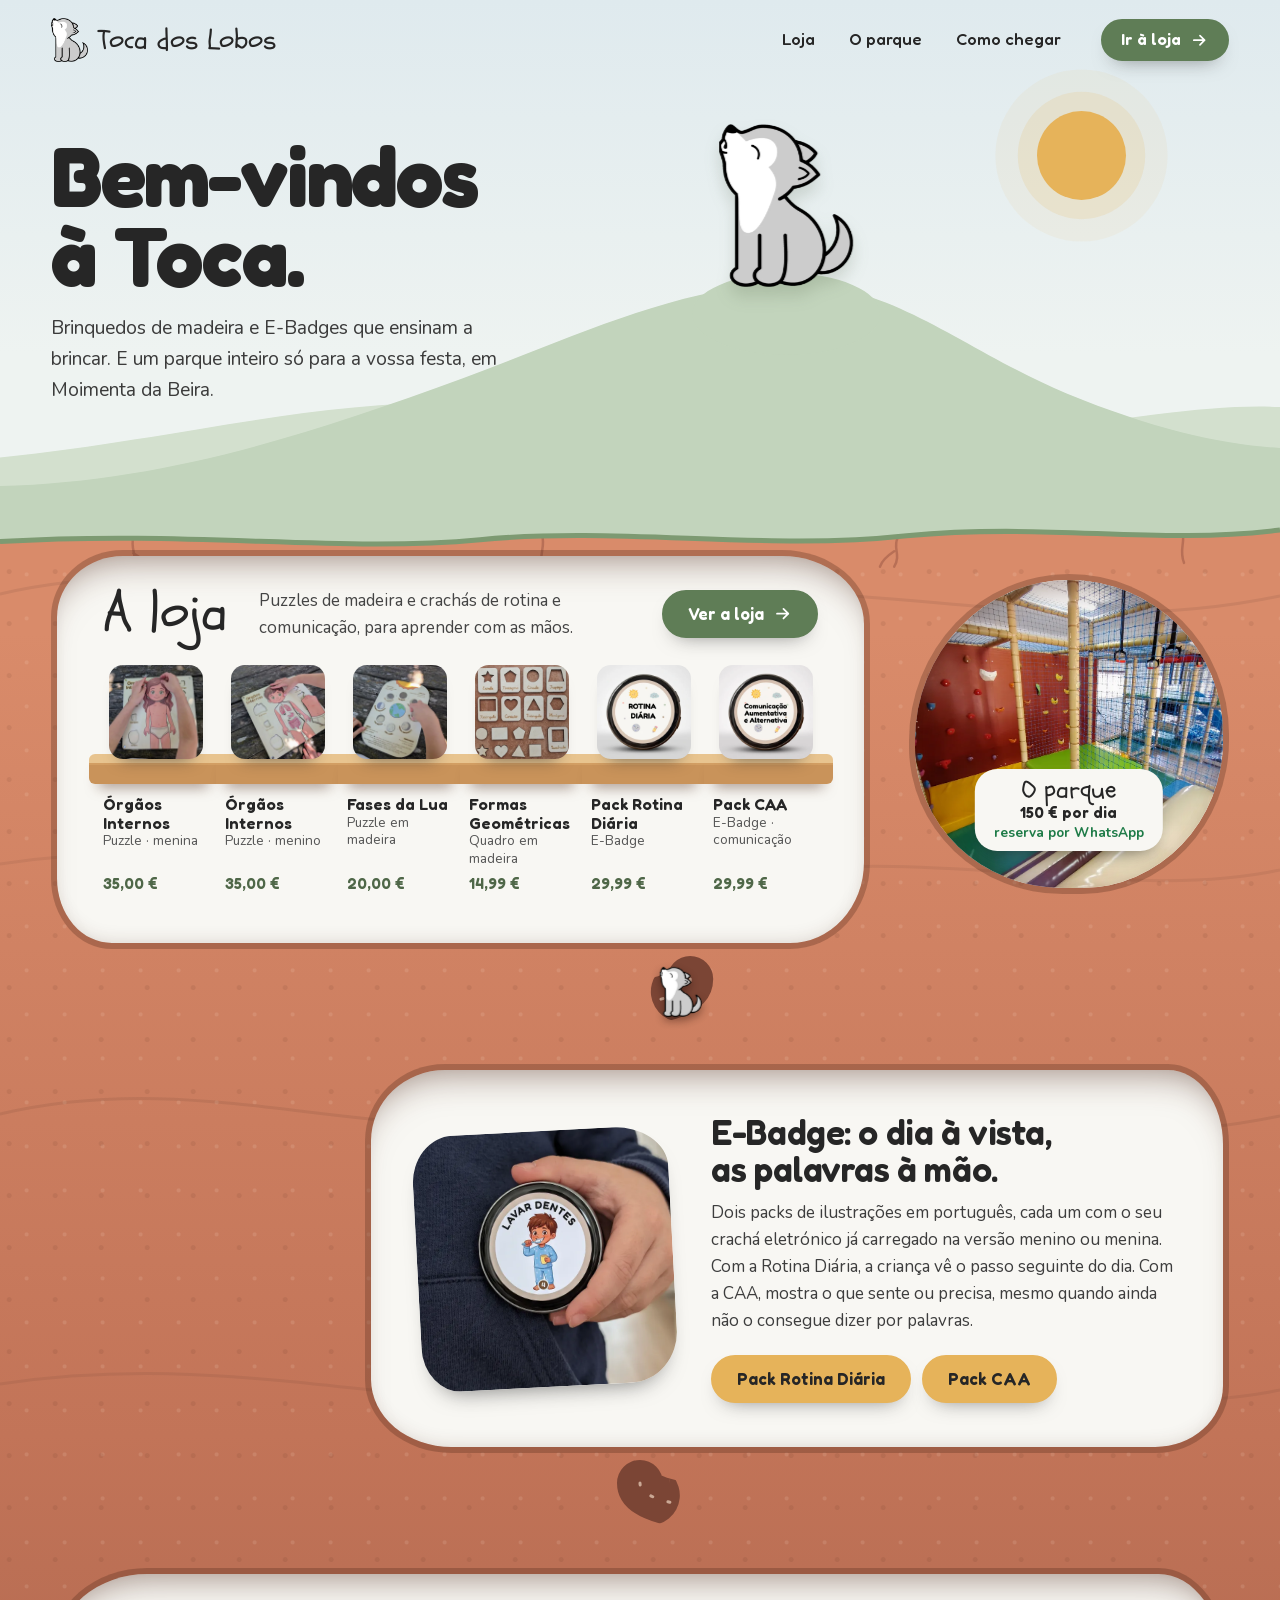
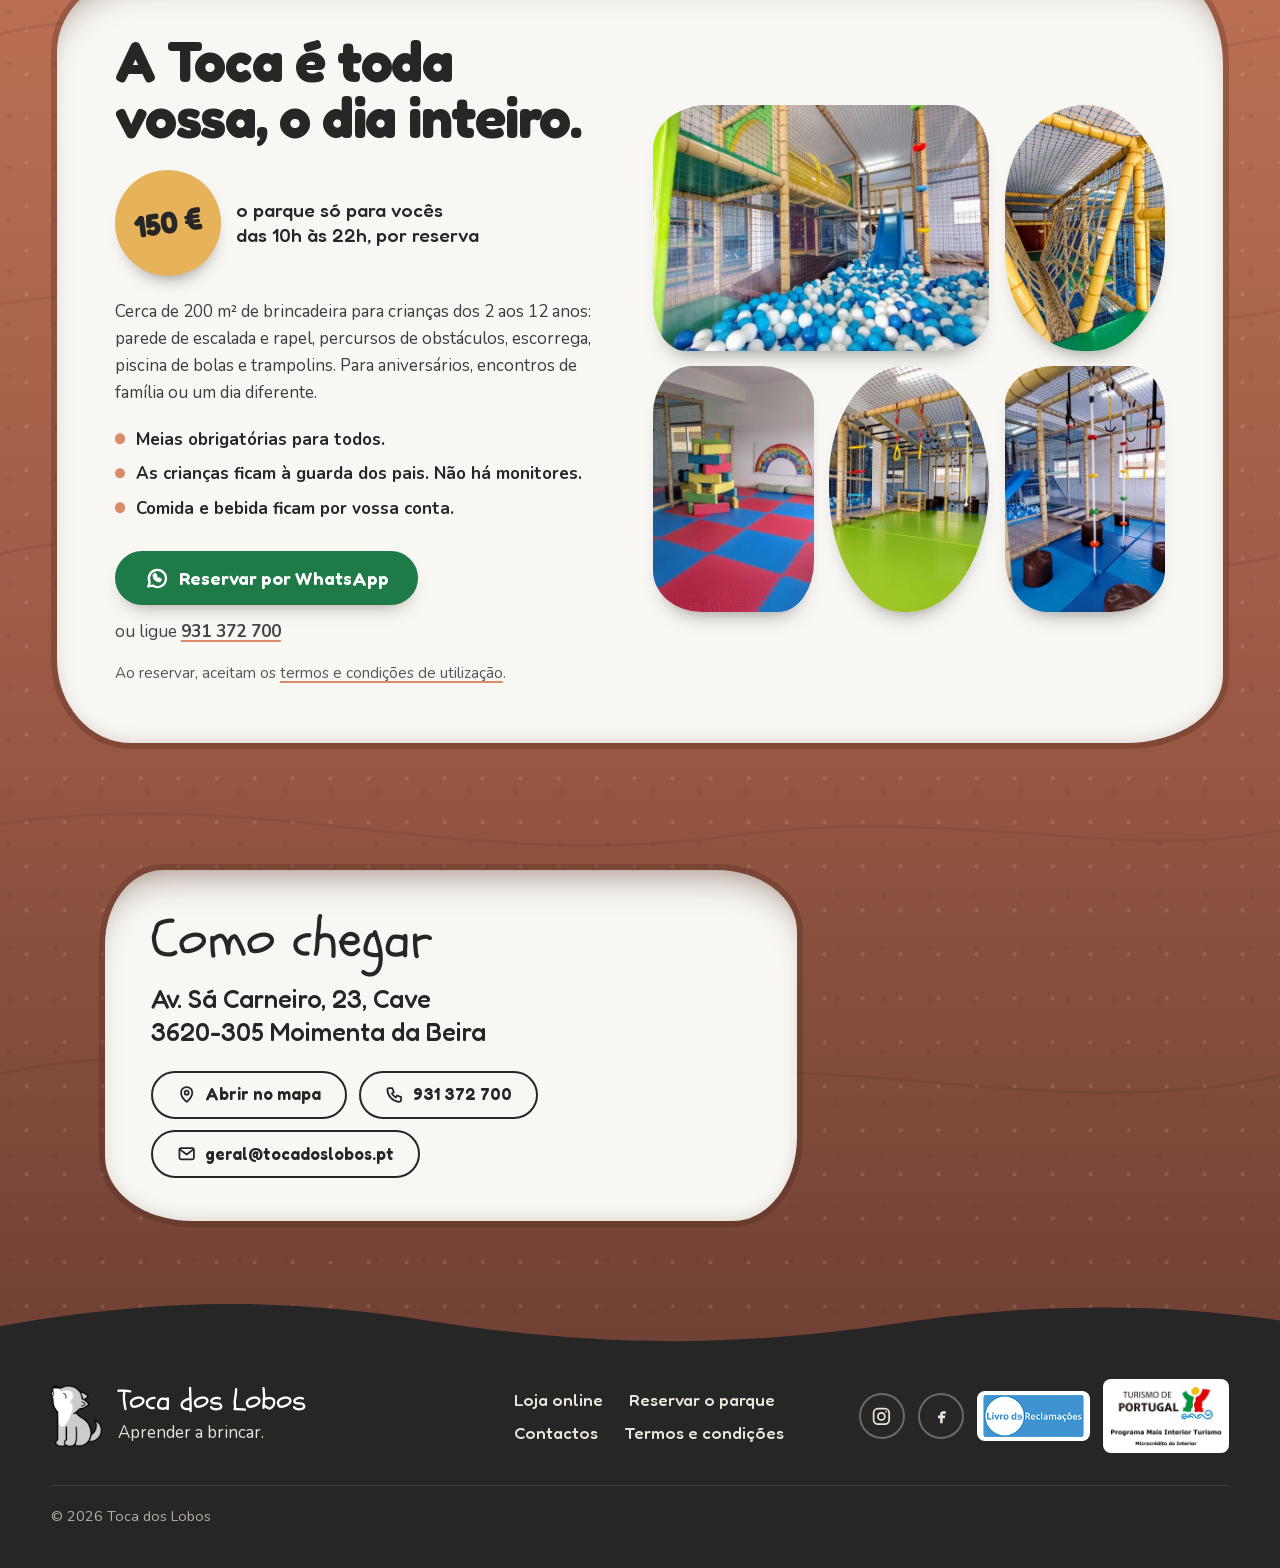
==== commit 98c283a4: "Shop shelf follows the live store: organs, moon, shapes, then the E-Badge packs - Pack Rotina Diária" ====
--- a/index.html
+++ b/index.html
@@ -4,7 +4,7 @@
 <meta charset="utf-8">
 <meta name="viewport" content="width=device-width, initial-scale=1">
 <title>Toca dos Lobos · Loja e parque em Moimenta da Beira</title>
-<meta name="description" content="Brinquedos de madeira e E-Badges de rotinas na nossa loja online, e um parque interior para crianças dos 2 aos 12 anos, só para a vossa festa: 150 € o dia inteiro, em Moimenta da Beira.">
+<meta name="description" content="Brinquedos de madeira e E-Badges de rotina e comunicação na nossa loja online, e um parque interior para crianças dos 2 aos 12 anos, só para a vossa festa: 150 € o dia inteiro, em Moimenta da Beira.">
 <meta name="theme-color" content="#dfeaee">
 <link rel="canonical" href="https://tocadoslobos.pt/">
 <meta property="og:type" content="website">
@@ -60,33 +60,33 @@
       <section class="chamber chamber--shop" id="loja" aria-labelledby="loja-t">
         <div class="chamber__head">
           <h2 id="loja-t" class="hand">A loja</h2>
-          <p>Puzzles de madeira e crachás de rotinas, para aprender com as mãos.</p>
+          <p>Puzzles de madeira e crachás de rotina e comunicação, para aprender com as mãos.</p>
           <a class="btn" href="https://loja.tocadoslobos.pt/collections/all">Ver a loja <svg viewBox="0 0 24 24" aria-hidden="true"><path d="M5 12h14M13 6l6 6-6 6"/></svg></a>
         </div>
         <ul class="shelf" aria-label="Produtos da loja">
+          <li><a href="https://loja.tocadoslobos.pt/products/puzzle-orgaos-do-corpo-humano-menina">
+            <span class="toy"><img src="img/loja/orgaos-menina.webp" alt="Puzzle de madeira dos órgãos internos, versão menina" width="520" height="392" loading="eager"></span>
+            <b>Órgãos Internos</b><small>Puzzle · menina</small><span class="price">35,00 €</span></a></li>
+          <li><a href="https://loja.tocadoslobos.pt/products/puzzle-orgaos-internos-menino">
+            <span class="toy"><img src="img/loja/orgaos-menino.webp" alt="Puzzle de madeira dos órgãos internos, versão menino" width="520" height="392"></span>
+            <b>Órgãos Internos</b><small>Puzzle · menino</small><span class="price">35,00 €</span></a></li>
           <li><a href="https://loja.tocadoslobos.pt/products/puzzle-educativo-em-madeira-o-ciclo-da-lua">
-            <span class="toy"><img src="img/loja/lua.webp" alt="Puzzle de madeira com as fases da Lua à volta da Terra" width="520" height="392" loading="eager"></span>
+            <span class="toy"><img src="img/loja/lua.webp" alt="Puzzle de madeira com as fases da Lua à volta da Terra" width="520" height="392"></span>
             <b>Fases da Lua</b><small>Puzzle em madeira</small><span class="price">20,00 €</span></a></li>
           <li><a href="https://loja.tocadoslobos.pt/products/quadro-educativo-de-formas-geometricas">
             <span class="toy"><img src="img/loja/formas.webp" alt="Quadro de madeira com formas geométricas para encaixar" width="520" height="520"></span>
             <b>Formas Geométricas</b><small>Quadro em madeira</small><span class="price">14,99 €</span></a></li>
+          <li><a href="https://loja.tocadoslobos.pt/products/e-badge-rotina-diaria-menino">
+            <span class="toy"><img src="img/loja/pack-rotina.webp" alt="E-Badge redondo com o ecrã Rotina Diária" width="520" height="520"></span>
+            <b>Pack Rotina Diária</b><small>E-Badge</small><span class="price">29,99 €</span></a></li>
           <li><a href="https://loja.tocadoslobos.pt/products/e-badge-rotina-diaria-menina">
-            <span class="toy"><img src="img/loja/ebadge-menina.webp" alt="Cartão Rotina Diária do E-Badge, versão menina" width="520" height="520"></span>
-            <b>Rotina Diária</b><small>E-Badge · menina</small><span class="price">29,99 €</span></a></li>
-          <li><a href="https://loja.tocadoslobos.pt/products/e-badge-rotina-diaria-menino">
-            <span class="toy"><img src="img/loja/ebadge-menino.webp" alt="Ilustração de um menino a brincar com blocos, E-Badge versão menino" width="520" height="520"></span>
-            <b>Rotina Diária</b><small>E-Badge · menino</small><span class="price">29,99 €</span></a></li>
-          <li><a href="https://loja.tocadoslobos.pt/products/puzzle-orgaos-do-corpo-humano-menina">
-            <span class="toy"><img src="img/loja/orgaos-menina.webp" alt="Puzzle de madeira dos órgãos internos, versão menina" width="520" height="392"></span>
-            <b>Órgãos Internos</b><small>Puzzle · menina</small><span class="price">35,00 €</span></a></li>
-          <li><a href="https://loja.tocadoslobos.pt/products/puzzle-orgaos-internos-menino">
-            <span class="toy"><img src="img/loja/orgaos-menino.webp" alt="Puzzle de madeira dos órgãos internos, versão menino" width="520" height="392"></span>
-            <b>Órgãos Internos</b><small>Puzzle · menino</small><span class="price">35,00 €</span></a></li>
+            <span class="toy"><img src="img/loja/pack-caa.webp" alt="E-Badge redondo com o ecrã Comunicação Aumentativa e Alternativa" width="520" height="520"></span>
+            <b>Pack CAA</b><small>E-Badge · comunicação</small><span class="price">29,99 €</span></a></li>
         </ul>
       </section>
 
       <a class="chamber chamber--window" href="#parque" aria-label="O parque: 150 euros por dia, reserva por WhatsApp. Ver o parque">
-        <img src="img/parque/g8-sm.webp" alt="" width="760" height="570">
+        <img src="img/parque/escalada-sm.webp" alt="" width="1100" height="825">
         <span class="window__tag"><b>O parque</b><span>150 € por dia</span><small>reserva por WhatsApp</small></span>
       </a>
     </div>
@@ -94,9 +94,9 @@
     <section class="chamber chamber--badge" aria-labelledby="badge-t">
       <img src="img/loja/ebadge-peito.webp" alt="E-Badge redondo com o cartão Lavar dentes, seguro junto à camisola de uma criança" width="640" height="640" loading="lazy">
       <div>
-        <h2 id="badge-t">E-Badge: a rotina ao peito.</h2>
-        <p>Um crachá eletrónico com 17 cartões de rotina, do acordar à hora de dormir, e 42 cartões de comunicação (CAA). A criança vê o que vem a seguir e mostra o que sente ou precisa, mesmo quando ainda não o consegue dizer por palavras.</p>
-        <p class="links"><a class="btn btn--honey" href="https://loja.tocadoslobos.pt/products/e-badge-rotina-diaria-menina">Versão menina</a><a class="btn btn--honey" href="https://loja.tocadoslobos.pt/products/e-badge-rotina-diaria-menino">Versão menino</a></p>
+        <h2 id="badge-t">E-Badge: o dia à vista, as palavras à mão.</h2>
+        <p>Dois packs de ilustrações em português, cada um com o seu crachá eletrónico já carregado na versão menino ou menina. Com a Rotina Diária, a criança vê o passo seguinte do dia. Com a CAA, mostra o que sente ou precisa, mesmo quando ainda não o consegue dizer por palavras.</p>
+        <p class="links"><a class="btn btn--honey" href="https://loja.tocadoslobos.pt/products/e-badge-rotina-diaria-menino">Pack Rotina Diária</a><a class="btn btn--honey" href="https://loja.tocadoslobos.pt/products/e-badge-rotina-diaria-menina">Pack CAA</a></p>
       </div>
     </section>
 
@@ -119,7 +119,7 @@
         <p class="terms-note">Ao reservar, aceitam os <a href="termos.html">termos e condições de utilização</a>.</p>
       </div>
       <ul class="pebbles" aria-label="Fotografias do parque">
-        <li><img src="img/parque/escalada-sm.webp" alt="Parede de escalada vermelha com presas coloridas, ao lado de argolas e do percurso de obstáculos" width="1100" height="825" loading="lazy"></li>
+        <li><img src="img/parque/g8-sm.webp" alt="Piscina de bolas com escorrega azul e presas de escalada na estrutura" width="760" height="570" loading="lazy"></li>
         <li><img src="img/parque/hero-sm.webp" alt="Interior da estrutura de escalada, com redes e túneis" width="760" height="664" loading="lazy"></li>
         <li><img src="img/parque/g4-sm.webp" alt="Zona de blocos de espuma coloridos sobre tapete azul e vermelho" width="760" height="570" loading="lazy"></li>
         <li><img src="img/parque/g6-sm.webp" alt="Percurso suspenso com argolas e cordas sobre chão verde" width="760" height="570" loading="lazy"></li>
--- a/styles.css
+++ b/styles.css
@@ -210,7 +210,7 @@
   aspect-ratio: 1; border-radius: 50% 50% 46% 48% / 52% 50% 48% 46%;
   text-decoration: none; margin-top: clamp(0rem, 2vw, 1.5rem);
 }
-.chamber--window img { width: 100%; height: 100%; object-fit: cover; transition: transform 1.2s var(--ease); }
+.chamber--window img { width: 100%; height: 100%; object-fit: cover; object-position: 22% 50%; transition: transform 1.2s var(--ease); }
 .chamber--window:hover img { transform: scale(1.05); }
 .chamber--window::after { content: ""; position: absolute; inset: 0; border-radius: inherit; box-shadow: var(--hollow); pointer-events: none; }
 .window__tag {
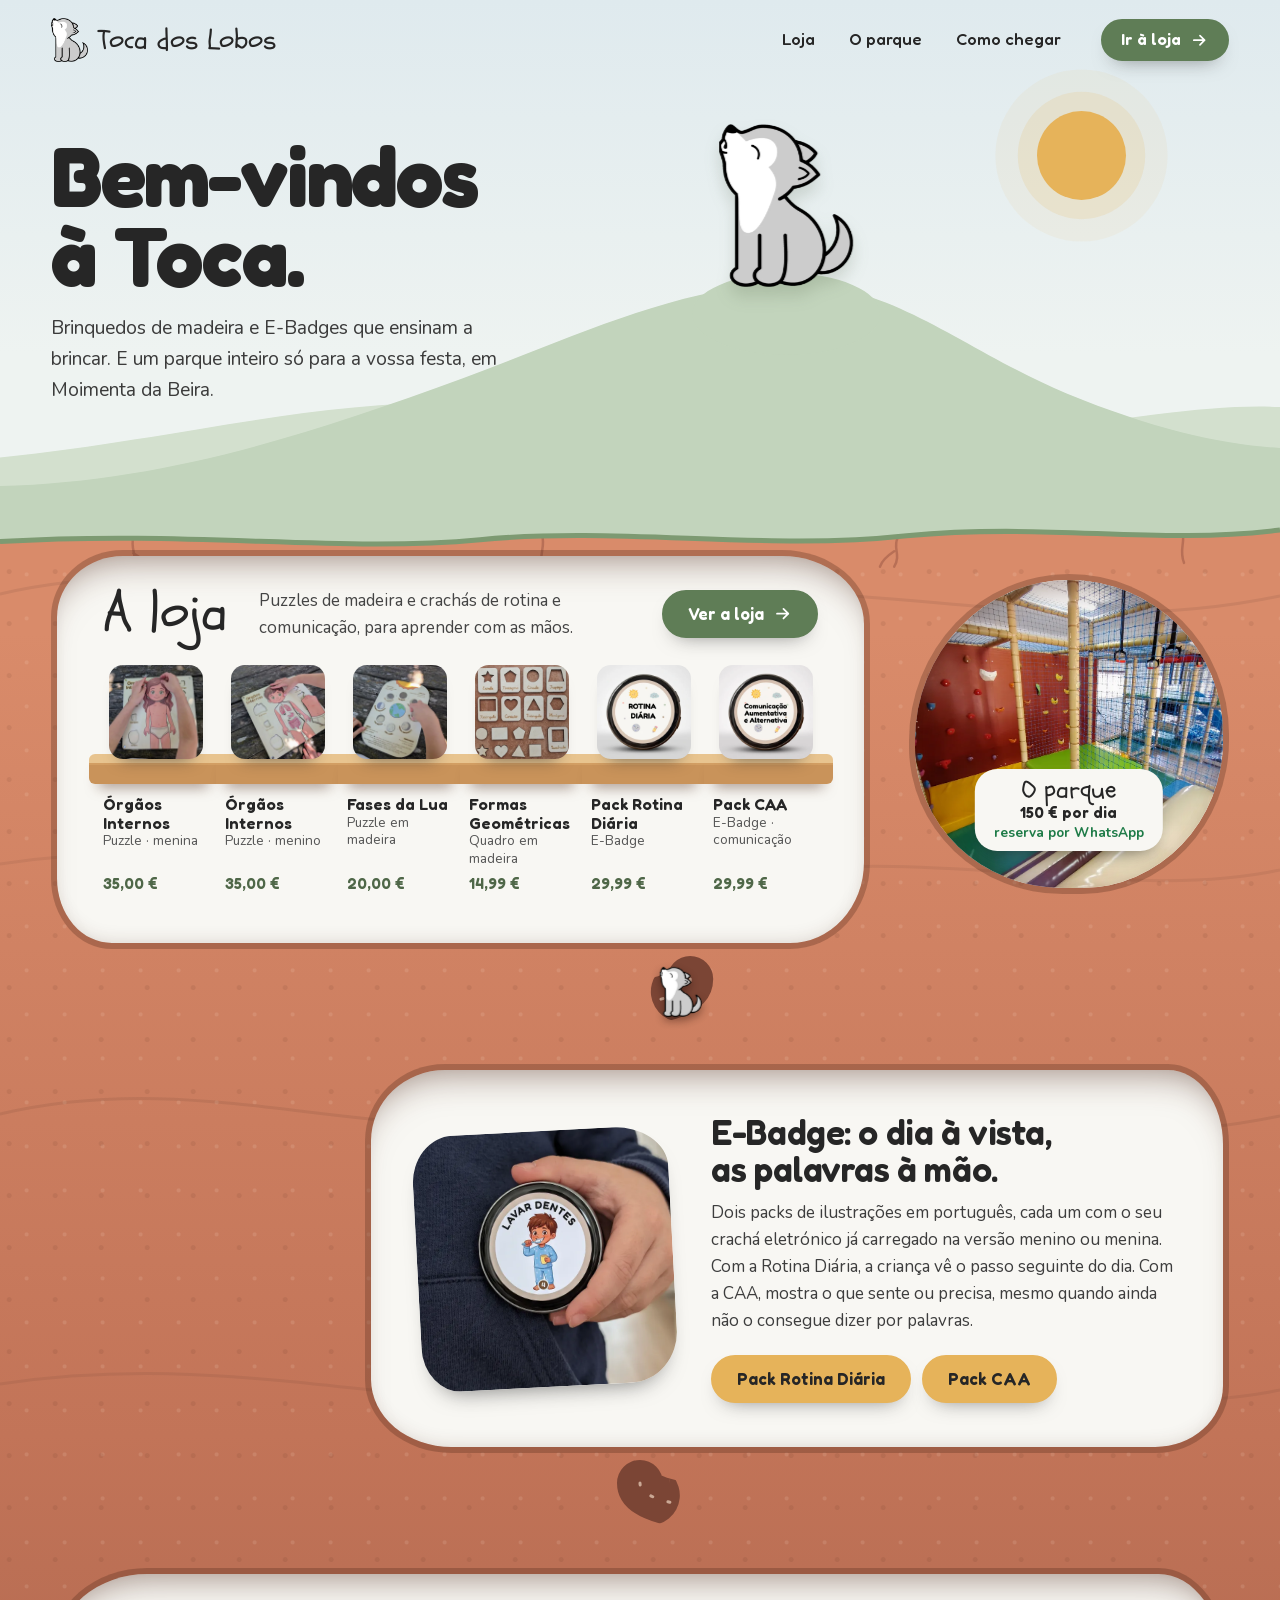
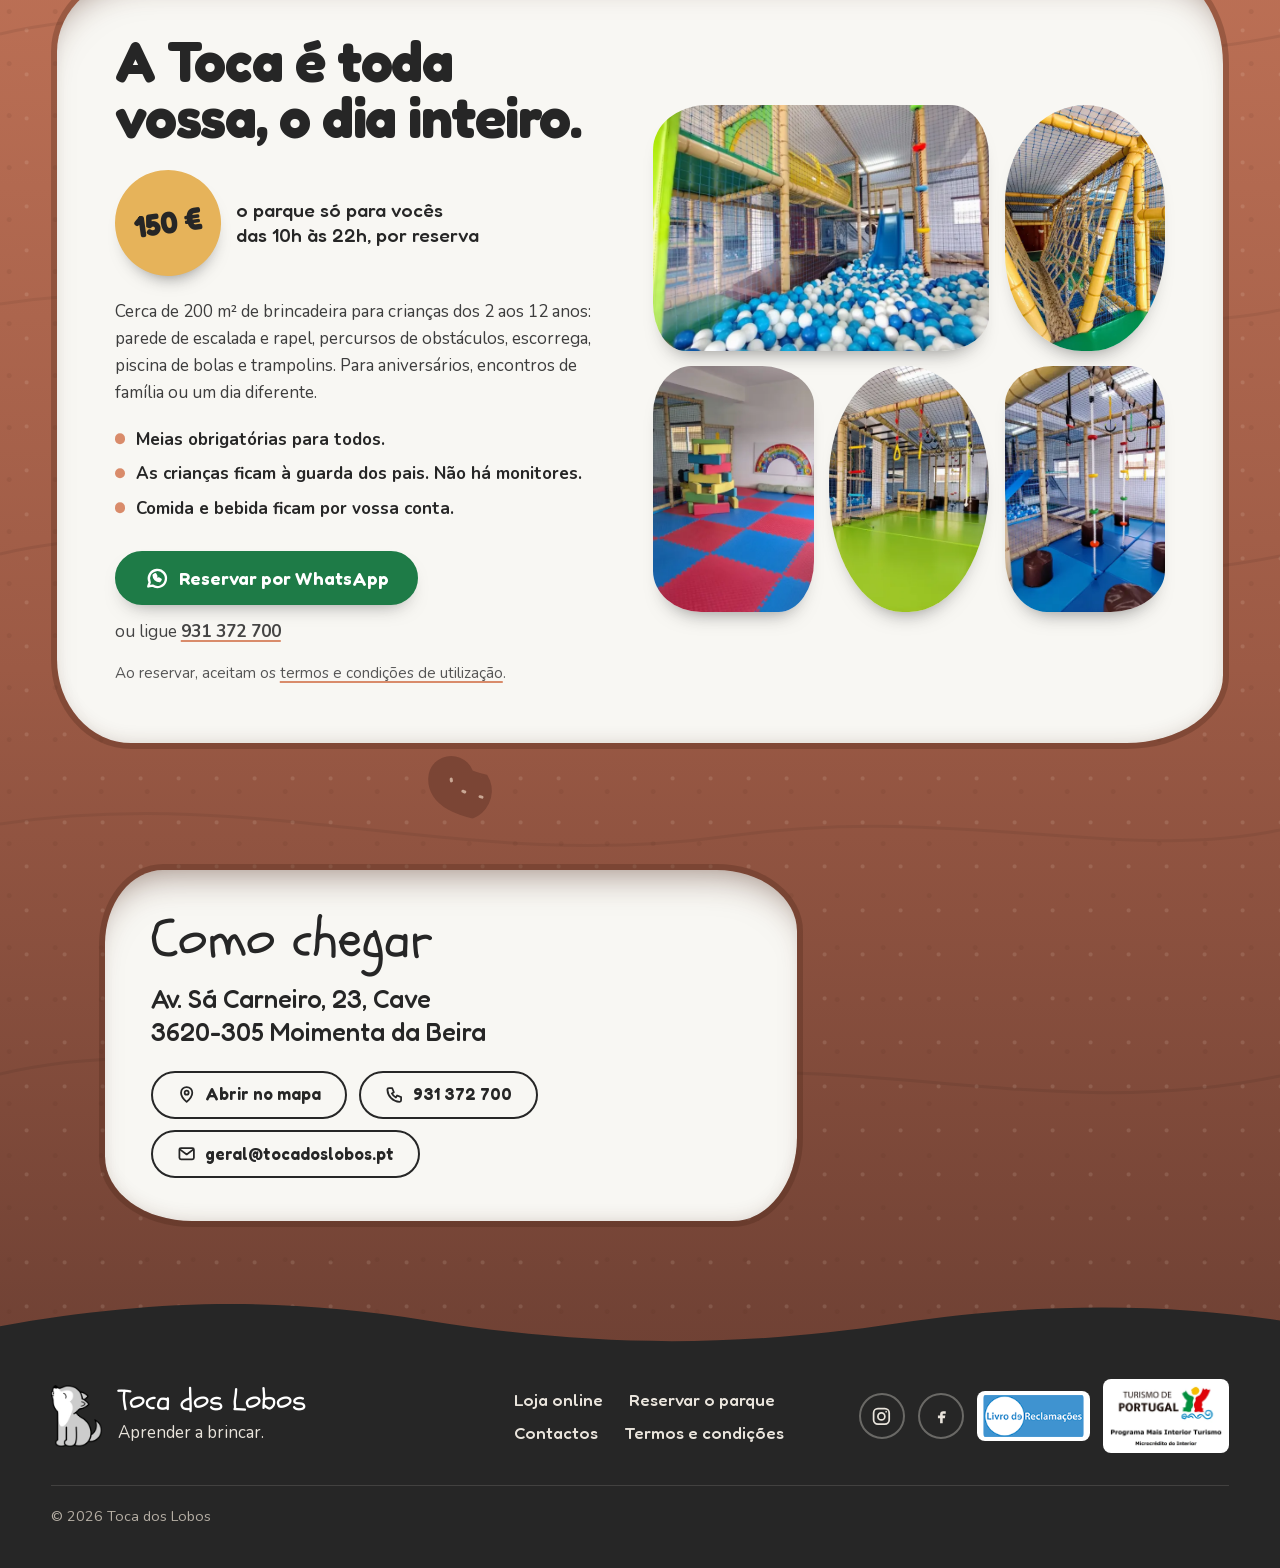
==== commit 479d1574: "Shop links follow the renamed product handles The store renamed all six handles on 2026-10-18 withou" ====
--- a/index.html
+++ b/index.html
@@ -64,22 +64,22 @@
           <a class="btn" href="https://loja.tocadoslobos.pt/collections/all">Ver a loja <svg viewBox="0 0 24 24" aria-hidden="true"><path d="M5 12h14M13 6l6 6-6 6"/></svg></a>
         </div>
         <ul class="shelf" aria-label="Produtos da loja">
-          <li><a href="https://loja.tocadoslobos.pt/products/puzzle-orgaos-do-corpo-humano-menina">
+          <li><a href="https://loja.tocadoslobos.pt/products/orgaos-corpo-humano-menina">
             <span class="toy"><img src="img/loja/orgaos-menina.webp" alt="Puzzle de madeira dos órgãos internos, versão menina" width="520" height="392" loading="eager"></span>
             <b>Órgãos Internos</b><small>Puzzle · menina</small><span class="price">35,00 €</span></a></li>
-          <li><a href="https://loja.tocadoslobos.pt/products/puzzle-orgaos-internos-menino">
+          <li><a href="https://loja.tocadoslobos.pt/products/orgaos-corpo-humano-menino">
             <span class="toy"><img src="img/loja/orgaos-menino.webp" alt="Puzzle de madeira dos órgãos internos, versão menino" width="520" height="392"></span>
             <b>Órgãos Internos</b><small>Puzzle · menino</small><span class="price">35,00 €</span></a></li>
-          <li><a href="https://loja.tocadoslobos.pt/products/puzzle-educativo-em-madeira-o-ciclo-da-lua">
+          <li><a href="https://loja.tocadoslobos.pt/products/fases-da-lua">
             <span class="toy"><img src="img/loja/lua.webp" alt="Puzzle de madeira com as fases da Lua à volta da Terra" width="520" height="392"></span>
             <b>Fases da Lua</b><small>Puzzle em madeira</small><span class="price">20,00 €</span></a></li>
-          <li><a href="https://loja.tocadoslobos.pt/products/quadro-educativo-de-formas-geometricas">
+          <li><a href="https://loja.tocadoslobos.pt/products/formas-geometricas">
             <span class="toy"><img src="img/loja/formas.webp" alt="Quadro de madeira com formas geométricas para encaixar" width="520" height="520"></span>
             <b>Formas Geométricas</b><small>Quadro em madeira</small><span class="price">14,99 €</span></a></li>
-          <li><a href="https://loja.tocadoslobos.pt/products/e-badge-rotina-diaria-menino">
+          <li><a href="https://loja.tocadoslobos.pt/products/pack-rotina-diaria">
             <span class="toy"><img src="img/loja/pack-rotina.webp" alt="E-Badge redondo com o ecrã Rotina Diária" width="520" height="520"></span>
             <b>Pack Rotina Diária</b><small>E-Badge</small><span class="price">29,99 €</span></a></li>
-          <li><a href="https://loja.tocadoslobos.pt/products/e-badge-rotina-diaria-menina">
+          <li><a href="https://loja.tocadoslobos.pt/products/pack-caa">
             <span class="toy"><img src="img/loja/pack-caa.webp" alt="E-Badge redondo com o ecrã Comunicação Aumentativa e Alternativa" width="520" height="520"></span>
             <b>Pack CAA</b><small>E-Badge · comunicação</small><span class="price">29,99 €</span></a></li>
         </ul>
@@ -96,7 +96,7 @@
       <div>
         <h2 id="badge-t">E-Badge: o dia à vista, as palavras à mão.</h2>
         <p>Dois packs de ilustrações em português, cada um com o seu crachá eletrónico já carregado na versão menino ou menina. Com a Rotina Diária, a criança vê o passo seguinte do dia. Com a CAA, mostra o que sente ou precisa, mesmo quando ainda não o consegue dizer por palavras.</p>
-        <p class="links"><a class="btn btn--honey" href="https://loja.tocadoslobos.pt/products/e-badge-rotina-diaria-menino">Pack Rotina Diária</a><a class="btn btn--honey" href="https://loja.tocadoslobos.pt/products/e-badge-rotina-diaria-menina">Pack CAA</a></p>
+        <p class="links"><a class="btn btn--honey" href="https://loja.tocadoslobos.pt/products/pack-rotina-diaria">Pack Rotina Diária</a><a class="btn btn--honey" href="https://loja.tocadoslobos.pt/products/pack-caa">Pack CAA</a></p>
       </div>
     </section>
 
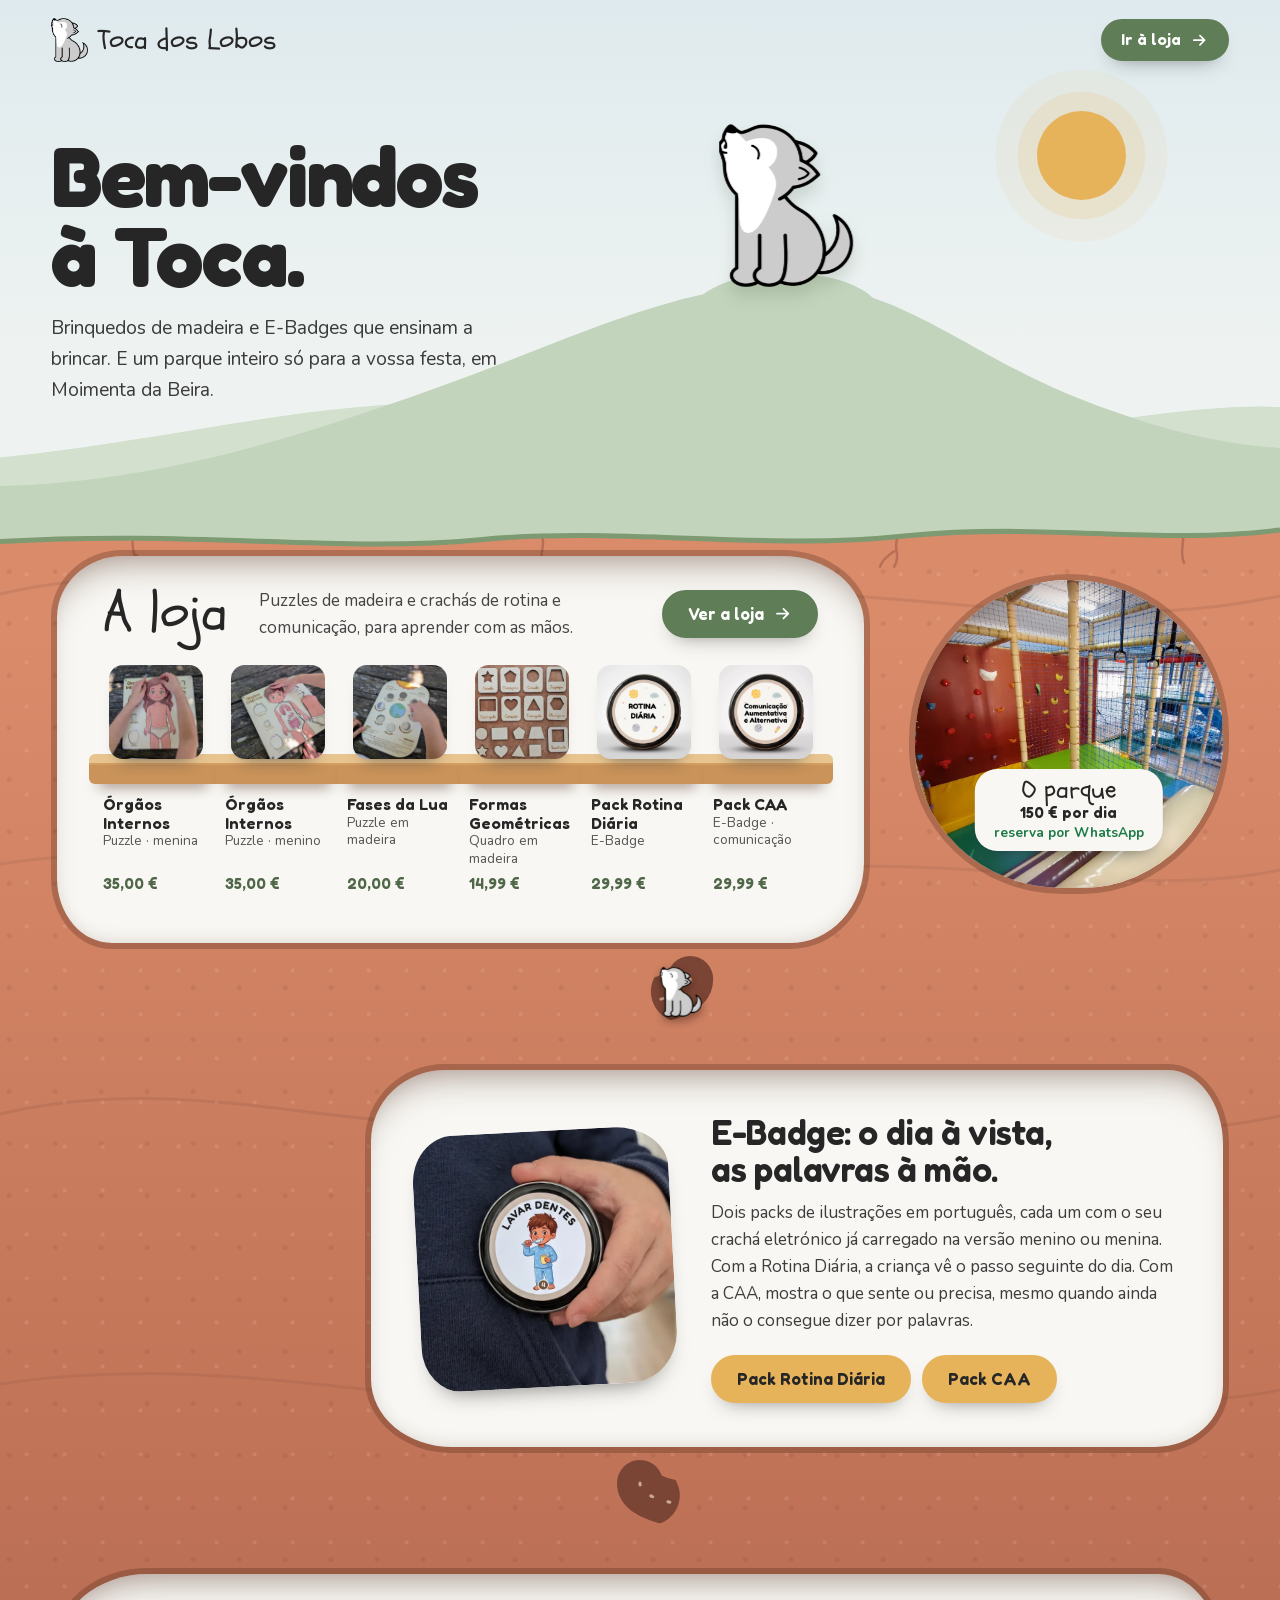
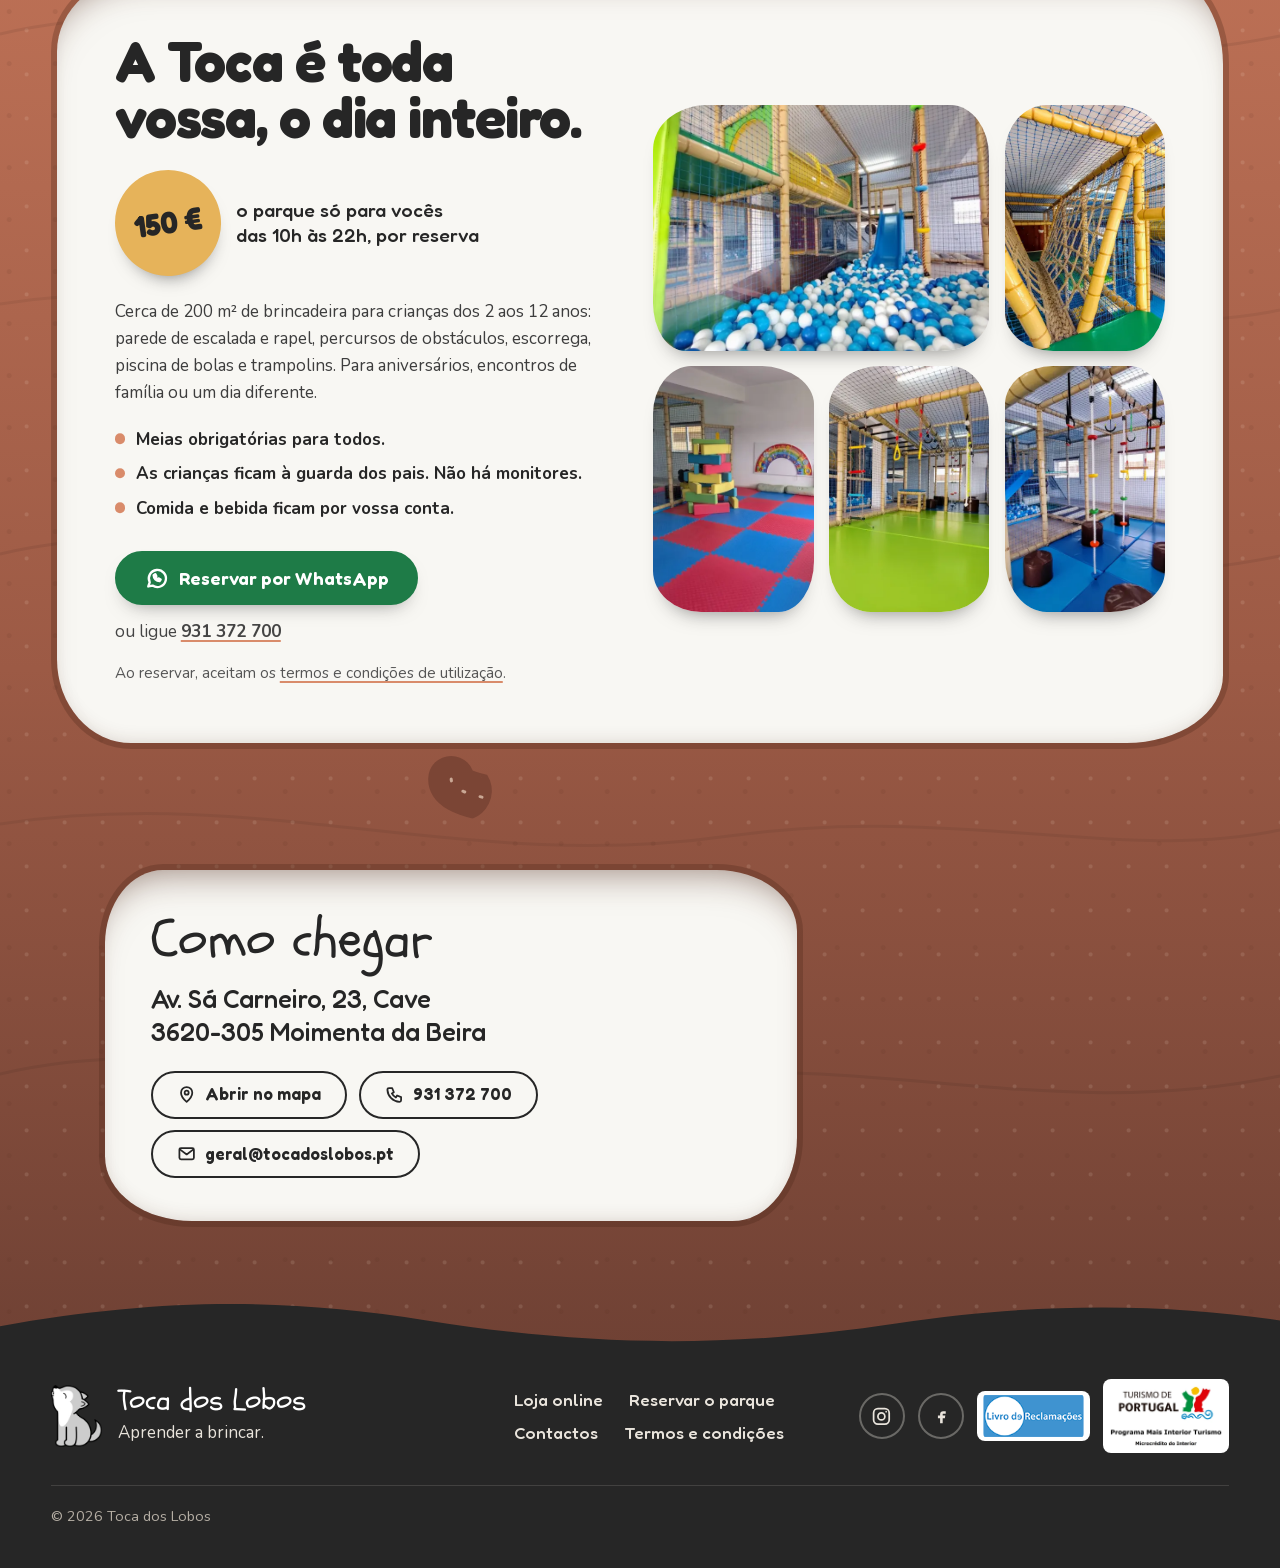
==== commit 6ff3c599: "Header: drop the Loja / O parque / Como chegar links, keep the logo and Ir à loja" ====
--- a/index.html
+++ b/index.html
@@ -30,11 +30,6 @@
     <img src="img/lobo-mini.webp" alt="" width="128" height="155">
     <span>Toca dos Lobos</span>
   </a>
-  <nav class="nav__links" aria-label="Principal">
-    <a href="#loja">Loja</a>
-    <a href="#parque">O parque</a>
-    <a href="#chegar">Como chegar</a>
-  </nav>
   <a class="btn btn--sm" href="https://loja.tocadoslobos.pt/">Ir à loja <svg viewBox="0 0 24 24" aria-hidden="true"><path d="M5 12h14M13 6l6 6-6 6"/></svg></a>
 </header>
 
--- a/styles.css
+++ b/styles.css
@@ -100,9 +100,6 @@
 .nav__brand { display: flex; align-items: center; gap: .6rem; margin-right: auto; text-decoration: none; }
 .nav__brand img { width: 2.3rem; height: auto; }
 .nav__brand span { font-family: var(--font-hand); font-size: 1.75rem; line-height: 1; }
-.nav__links { display: flex; gap: clamp(1rem, 2.4vw, 2rem); font-family: var(--font-head); font-weight: 500; font-size: 1.05rem; }
-.nav__links a { text-decoration: none; padding: .4rem .1rem; background: linear-gradient(var(--honey), var(--honey)) 0 92% / 0 3px no-repeat; transition: background-size .35s var(--ease); }
-.nav__links a:hover { background-size: 100% 3px; }
 
 /* ---------- Surface: sky, hill, pup ---------- */
 .surface {
@@ -264,9 +261,9 @@
 .pebbles img { width: 100%; height: 100%; object-fit: cover; transition: transform 1s var(--ease); }
 .pebbles li:hover img { transform: scale(1.06); }
 .pebbles li:nth-child(1) { grid-column: 1 / 5; grid-row: 1 / 3; border-radius: 3.4rem 2.4rem 3rem 2rem / 2.8rem 3.2rem 2.2rem 3rem; }
-.pebbles li:nth-child(2) { grid-column: 5 / 7; grid-row: 1 / 3; border-radius: 50% 50% 46% 48% / 40% 42% 44% 40%; }
+.pebbles li:nth-child(2) { grid-column: 5 / 7; grid-row: 1 / 3; border-radius: 2.6rem 3.2rem 2.4rem 3rem / 3rem 2.6rem 3.2rem 2.4rem; }
 .pebbles li:nth-child(3) { grid-column: 1 / 3; grid-row: 3 / 5; border-radius: 2.4rem 3.4rem 2.2rem 3rem / 3rem 2.4rem 3.2rem 2.6rem; }
-.pebbles li:nth-child(4) { grid-column: 3 / 5; grid-row: 3 / 5; border-radius: 48% 52% 50% 46% / 46% 48% 52% 50%; }
+.pebbles li:nth-child(4) { grid-column: 3 / 5; grid-row: 3 / 5; border-radius: 3.2rem 2.4rem 3rem 2.6rem / 2.6rem 3.2rem 2.4rem 3rem; }
 .pebbles li:nth-child(5) { grid-column: 5 / 7; grid-row: 3 / 5; border-radius: 3rem 2.2rem 3.4rem 2.6rem / 2.4rem 3rem 2.6rem 3.4rem; }
 
 /* Way there chamber, offset left */
@@ -335,7 +332,6 @@
 }
 
 @media (max-width: 760px) {
-  .nav__links { display: none; }
   .nav__brand span { font-size: 1.45rem; }
   .surface { --hill-h: 9.5rem; min-height: 33rem; }
   .surface__copy { padding-top: 5.75rem; }
@@ -363,6 +359,7 @@
   .chamber--badge > img { width: min(100%, 15rem); }
   .chamber--park { padding-inline: 1.25rem; }
   .pebbles { grid-auto-rows: 4.6rem; }
+  .pebbles li:nth-child(n) { border-radius: 1.5rem 1.9rem 1.6rem 1.8rem / 1.8rem 1.6rem 1.9rem 1.5rem; }
   .chamber--way { margin-left: 0; }
   .ways .btn { width: 100%; justify-content: flex-start; }
   .bedrock__inner { grid-template-columns: 1fr; }
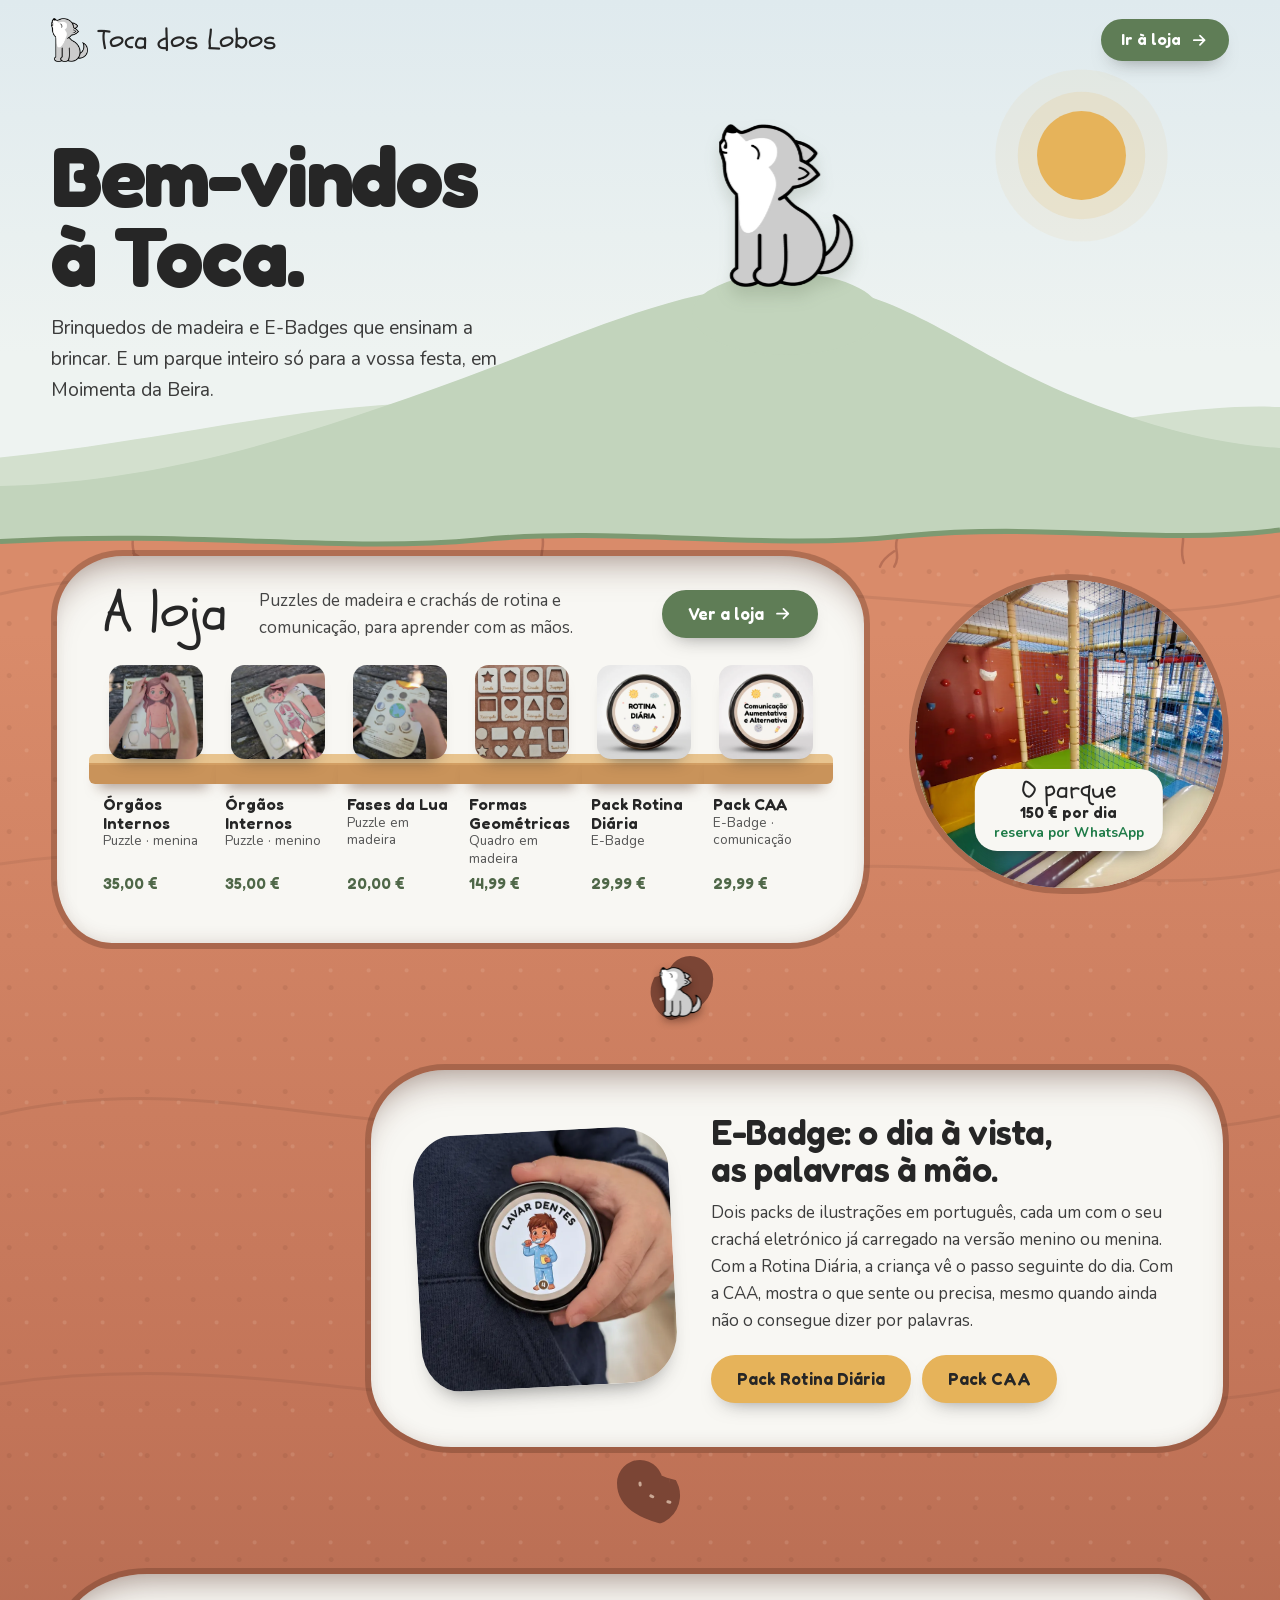
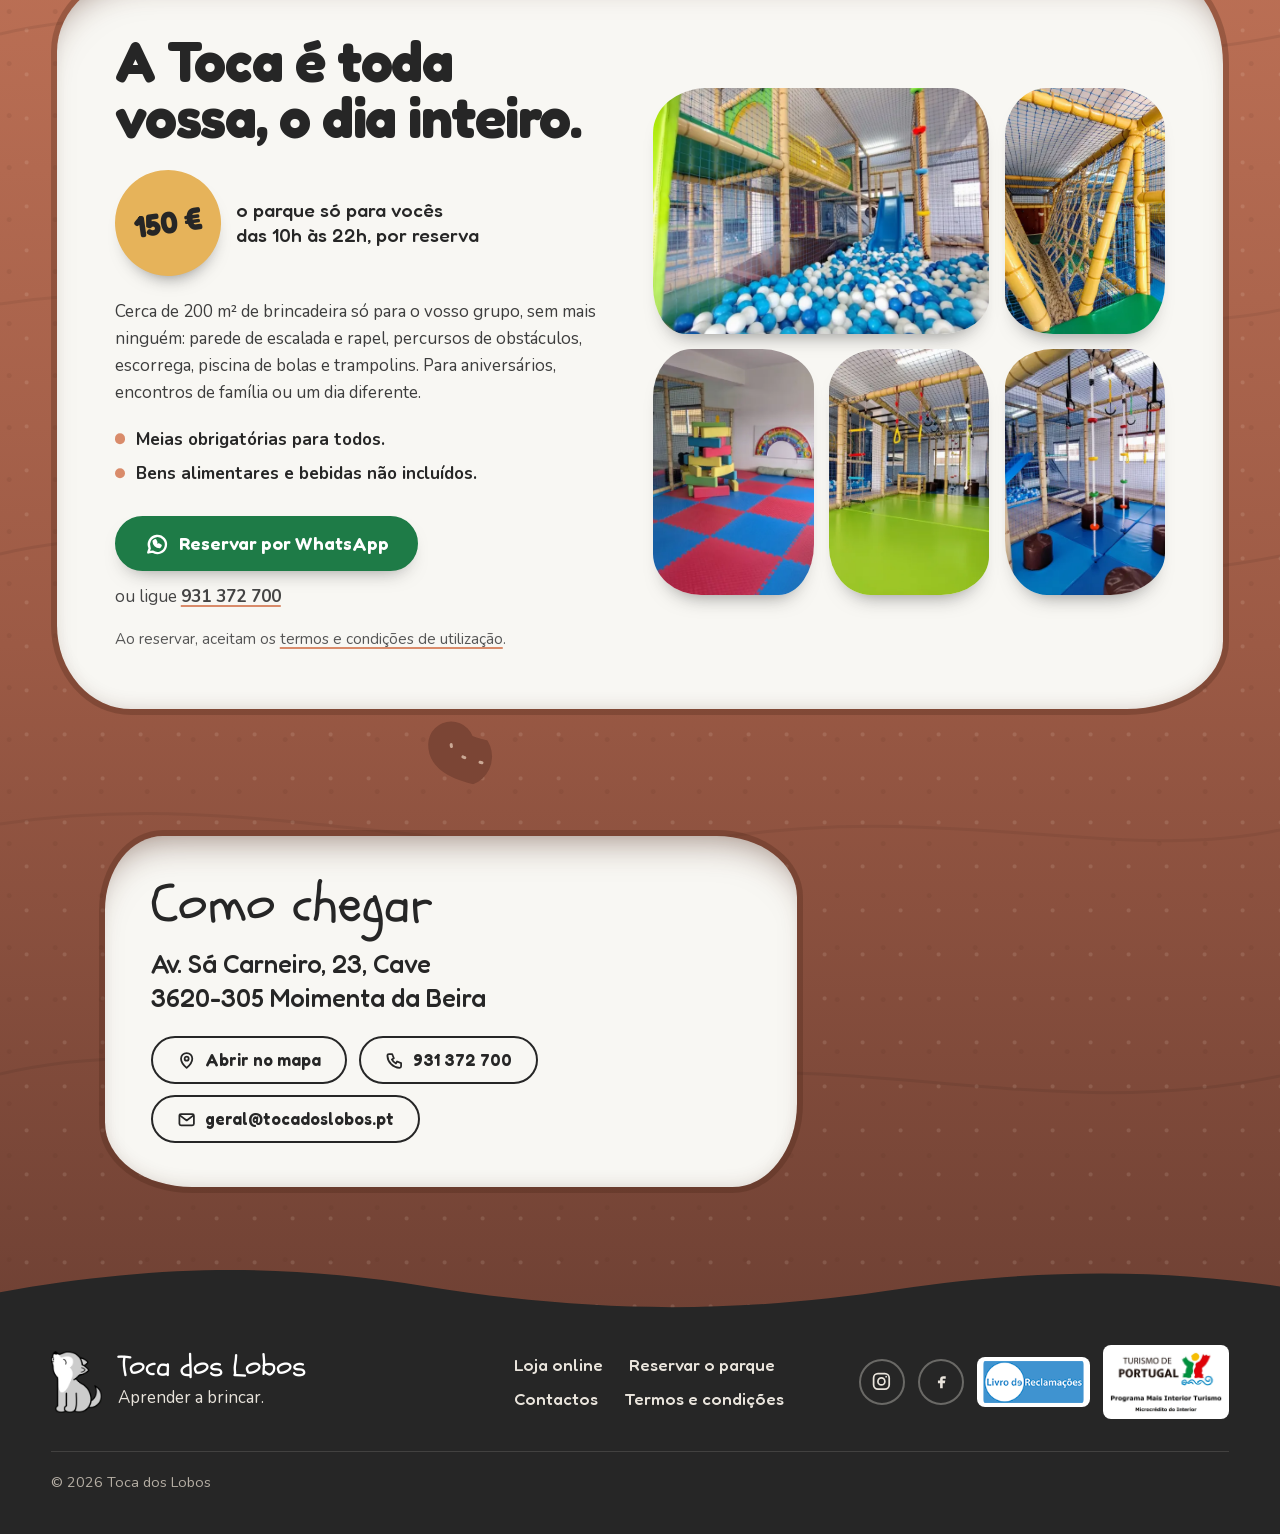
==== commit 148666e3: "Park: drop the age range and the supervision line, lead with exclusivity, food and drink not include" ====
--- a/index.html
+++ b/index.html
@@ -4,7 +4,7 @@
 <meta charset="utf-8">
 <meta name="viewport" content="width=device-width, initial-scale=1">
 <title>Toca dos Lobos · Loja e parque em Moimenta da Beira</title>
-<meta name="description" content="Brinquedos de madeira e E-Badges de rotina e comunicação na nossa loja online, e um parque interior para crianças dos 2 aos 12 anos, só para a vossa festa: 150 € o dia inteiro, em Moimenta da Beira.">
+<meta name="description" content="Brinquedos de madeira e E-Badges de rotina e comunicação na nossa loja online, e um parque interior para crianças, só para a vossa festa: 150 € o dia inteiro, em Moimenta da Beira.">
 <meta name="theme-color" content="#dfeaee">
 <link rel="canonical" href="https://tocadoslobos.pt/">
 <meta property="og:type" content="website">
@@ -99,11 +99,10 @@
       <div class="park__copy">
         <h2 id="parque-t">A Toca é toda vossa, o dia inteiro.</h2>
         <p class="offer"><span class="offer__price">150 €</span><span>o parque só para vocês<br>das 10h às 22h, por reserva</span></p>
-        <p>Cerca de 200 m² de brincadeira para crianças dos 2 aos 12 anos: parede de escalada e rapel, percursos de obstáculos, escorrega, piscina de bolas e trampolins. Para aniversários, encontros de família ou um dia diferente.</p>
+        <p>Cerca de 200 m² de brincadeira só para o vosso grupo, sem mais ninguém: parede de escalada e rapel, percursos de obstáculos, escorrega, piscina de bolas e trampolins. Para aniversários, encontros de família ou um dia diferente.</p>
         <ul class="rules">
           <li>Meias obrigatórias para todos.</li>
-          <li>As crianças ficam à guarda dos pais. Não há monitores.</li>
-          <li>Comida e bebida ficam por vossa conta.</li>
+          <li>Bens alimentares e bebidas não incluídos.</li>
         </ul>
         <p class="book">
           <a class="btn btn--wa" href="https://wa.me/351931372700?text=Ol%C3%A1!%20Gostava%20de%20reservar%20o%20parque%20da%20Toca%20dos%20Lobos%20para%20o%20dia%20" rel="noopener">
